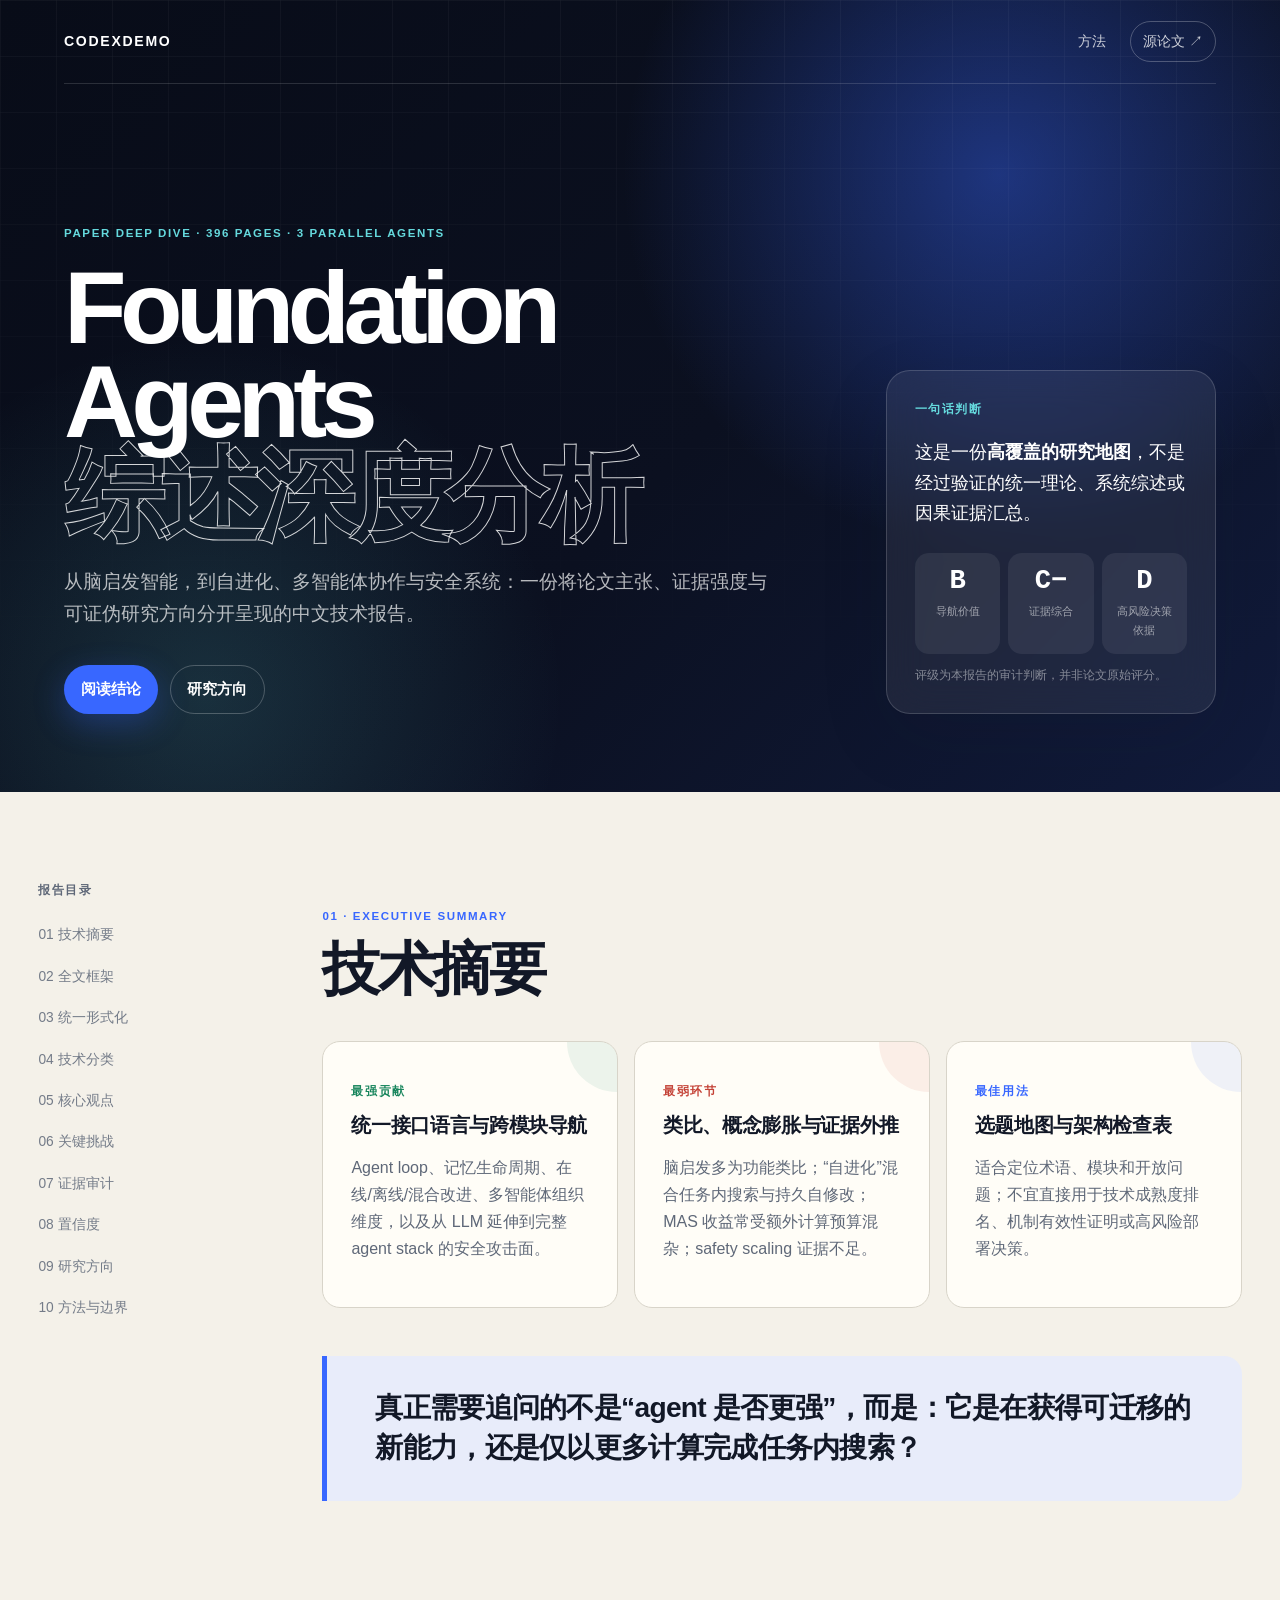
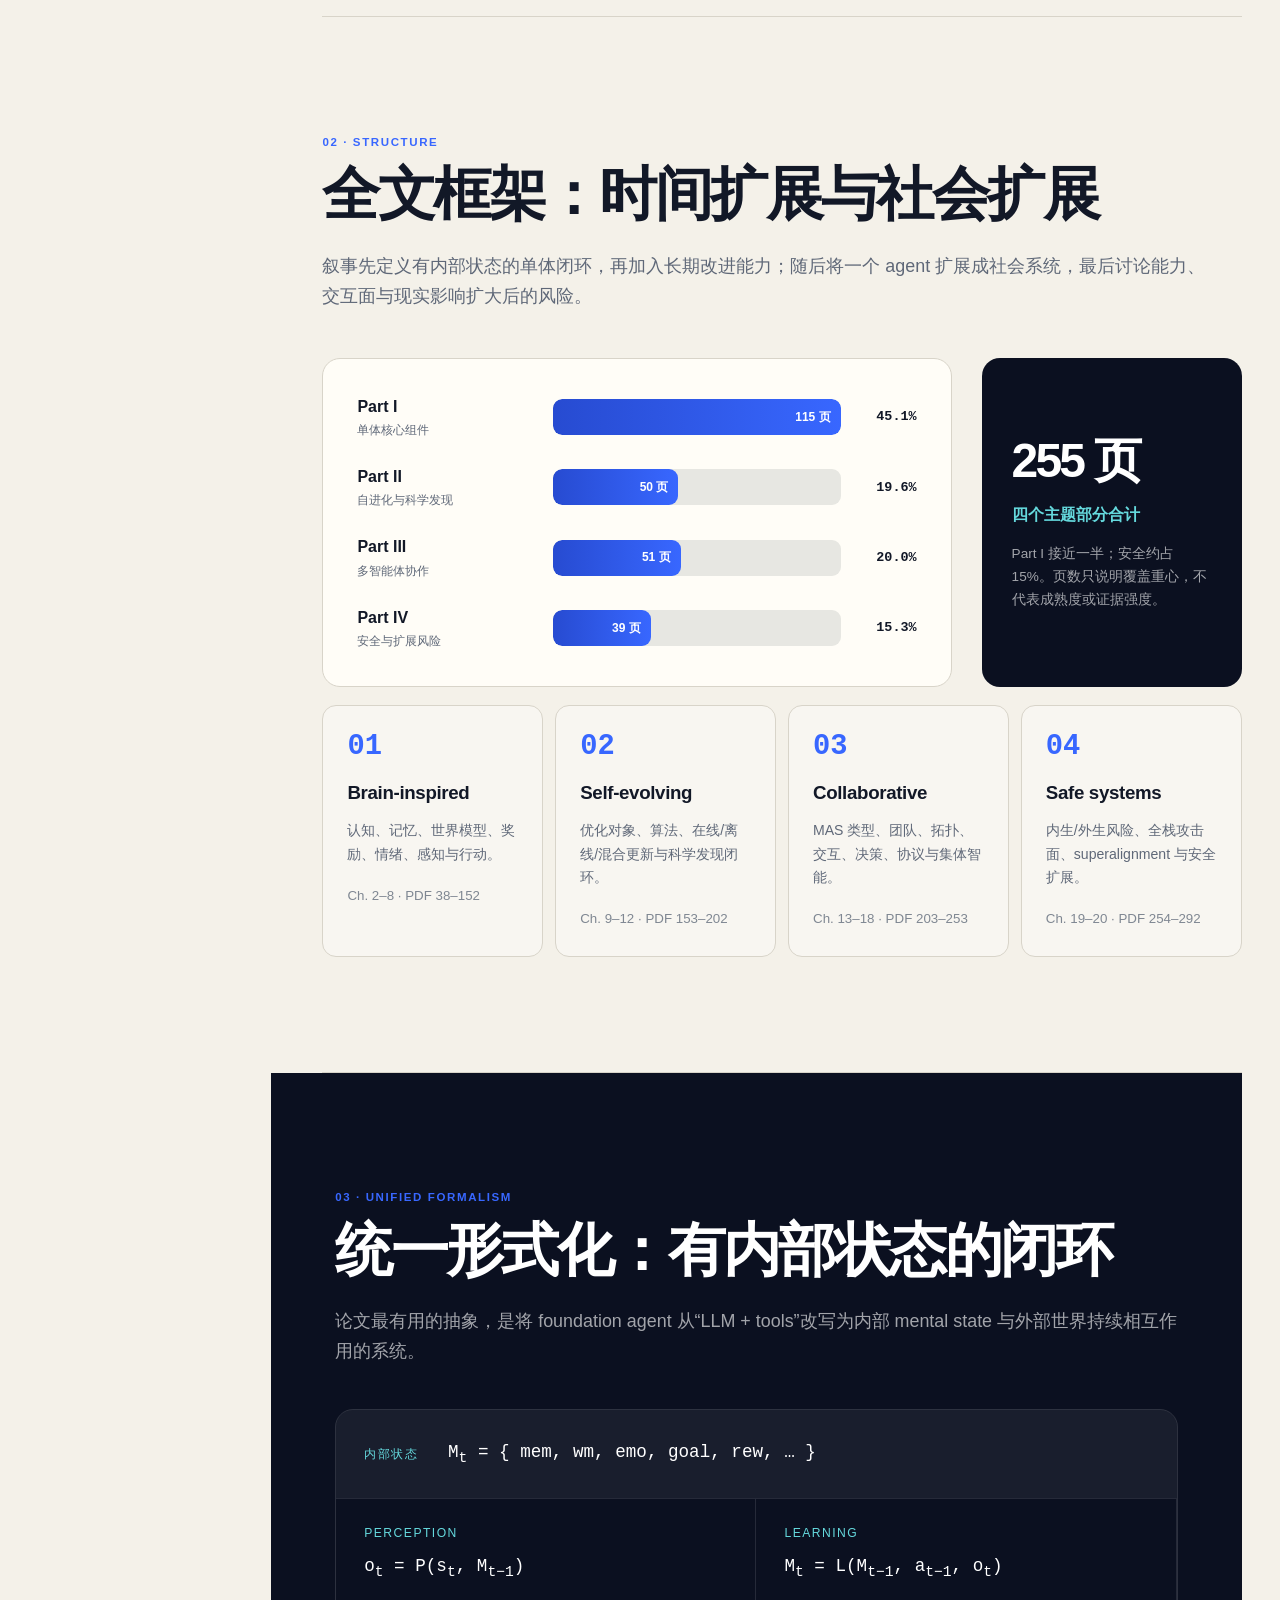
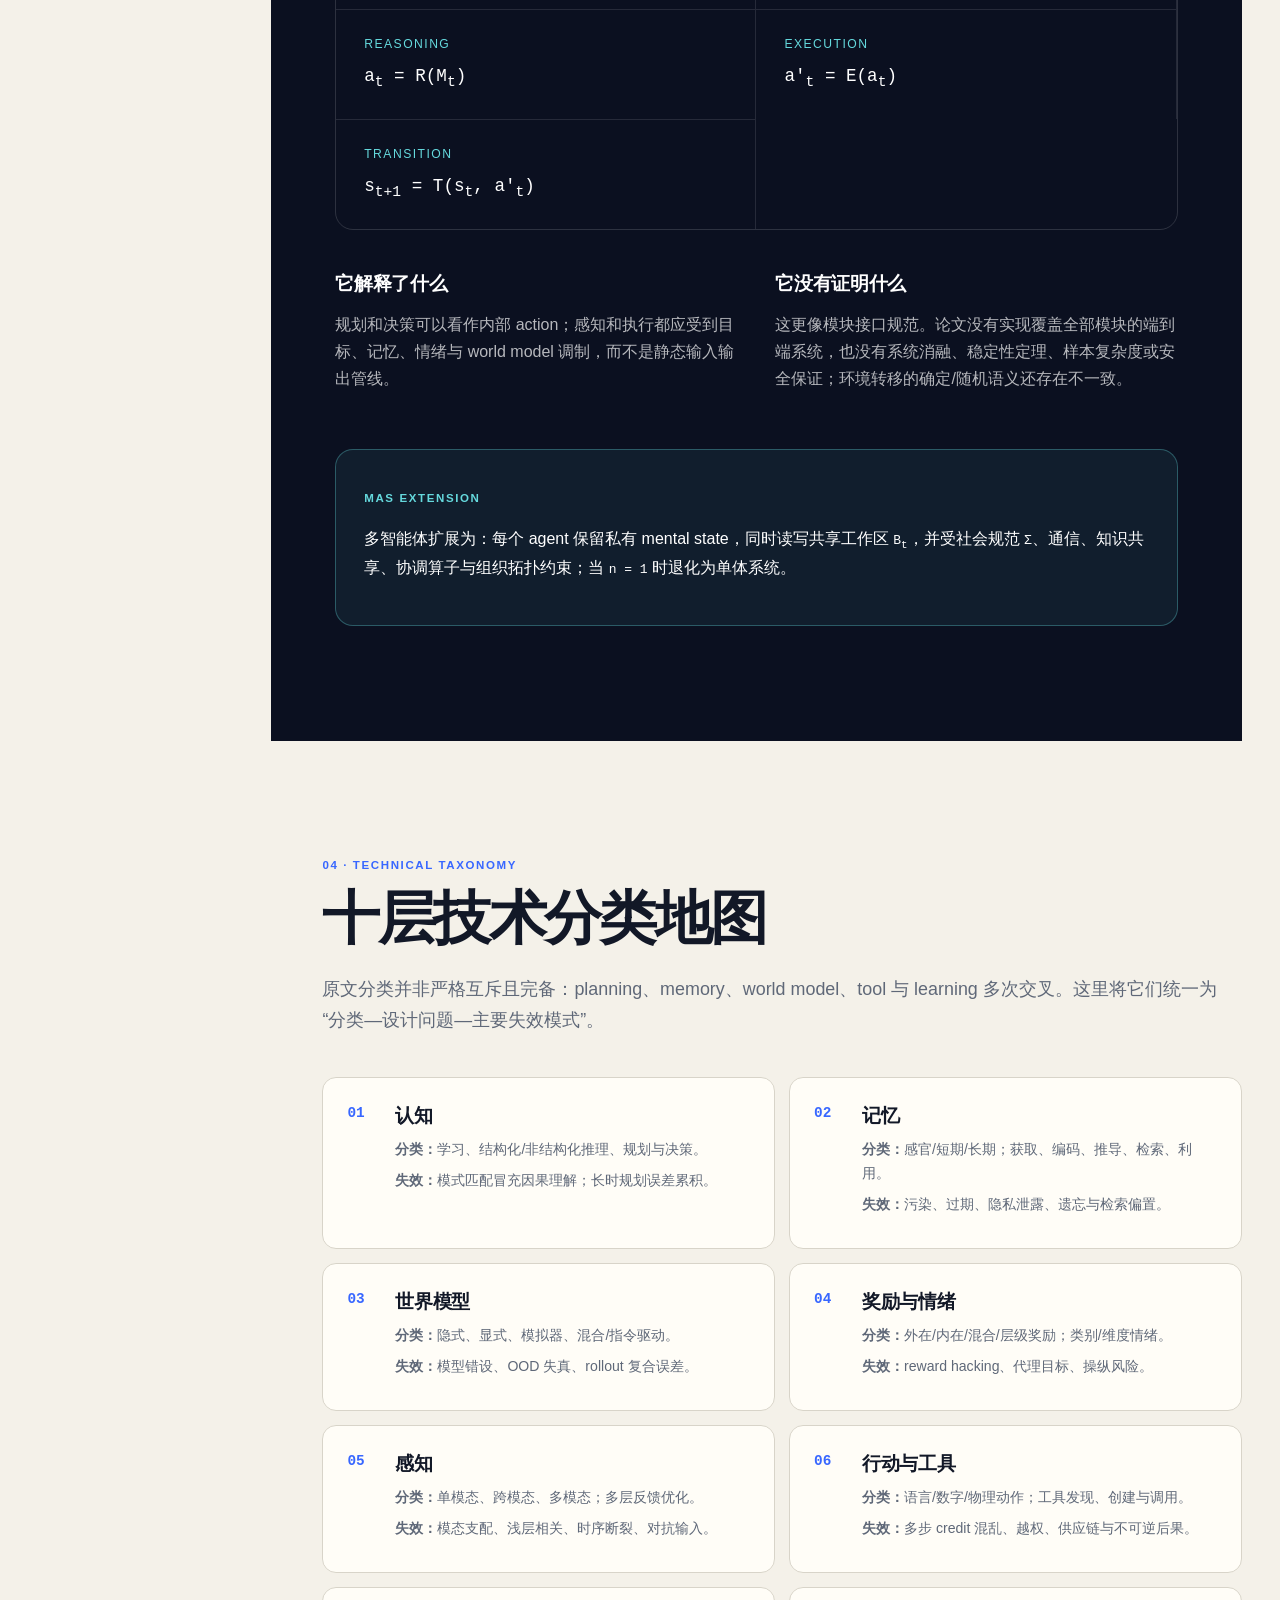
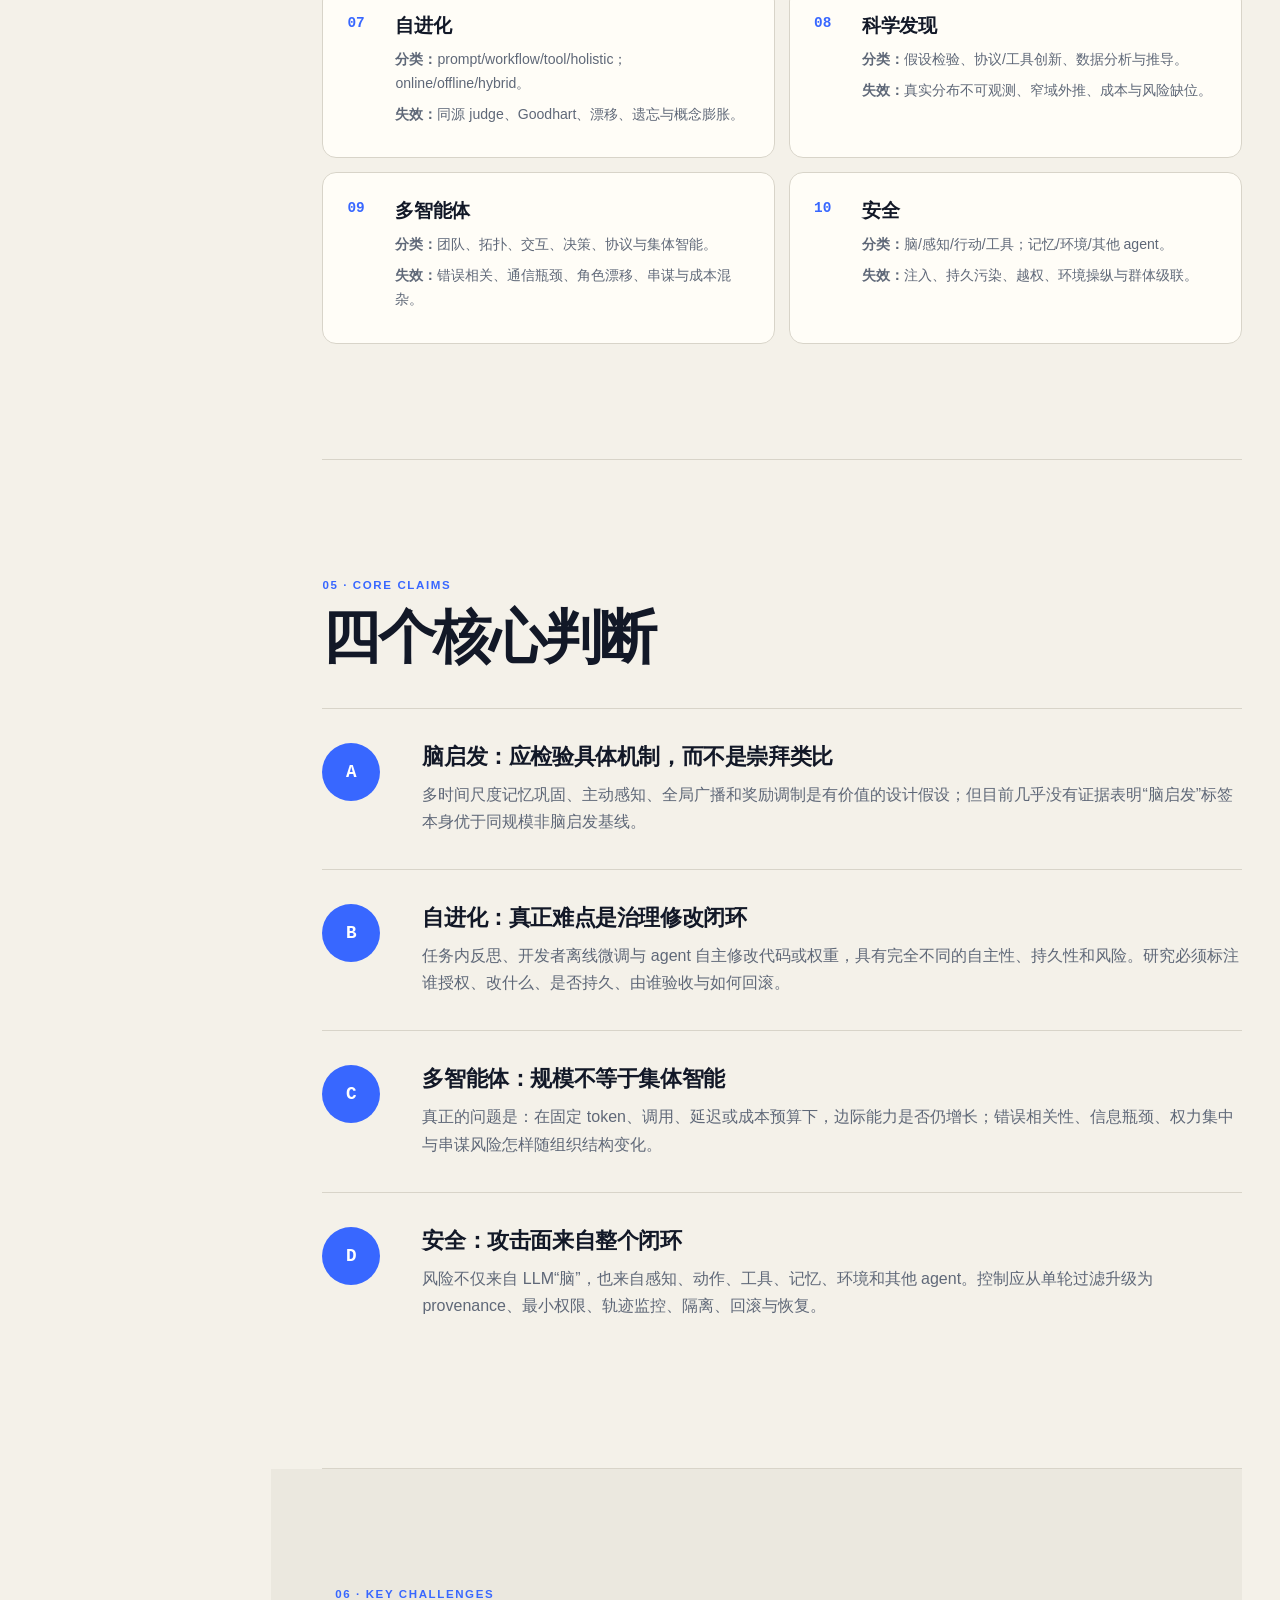
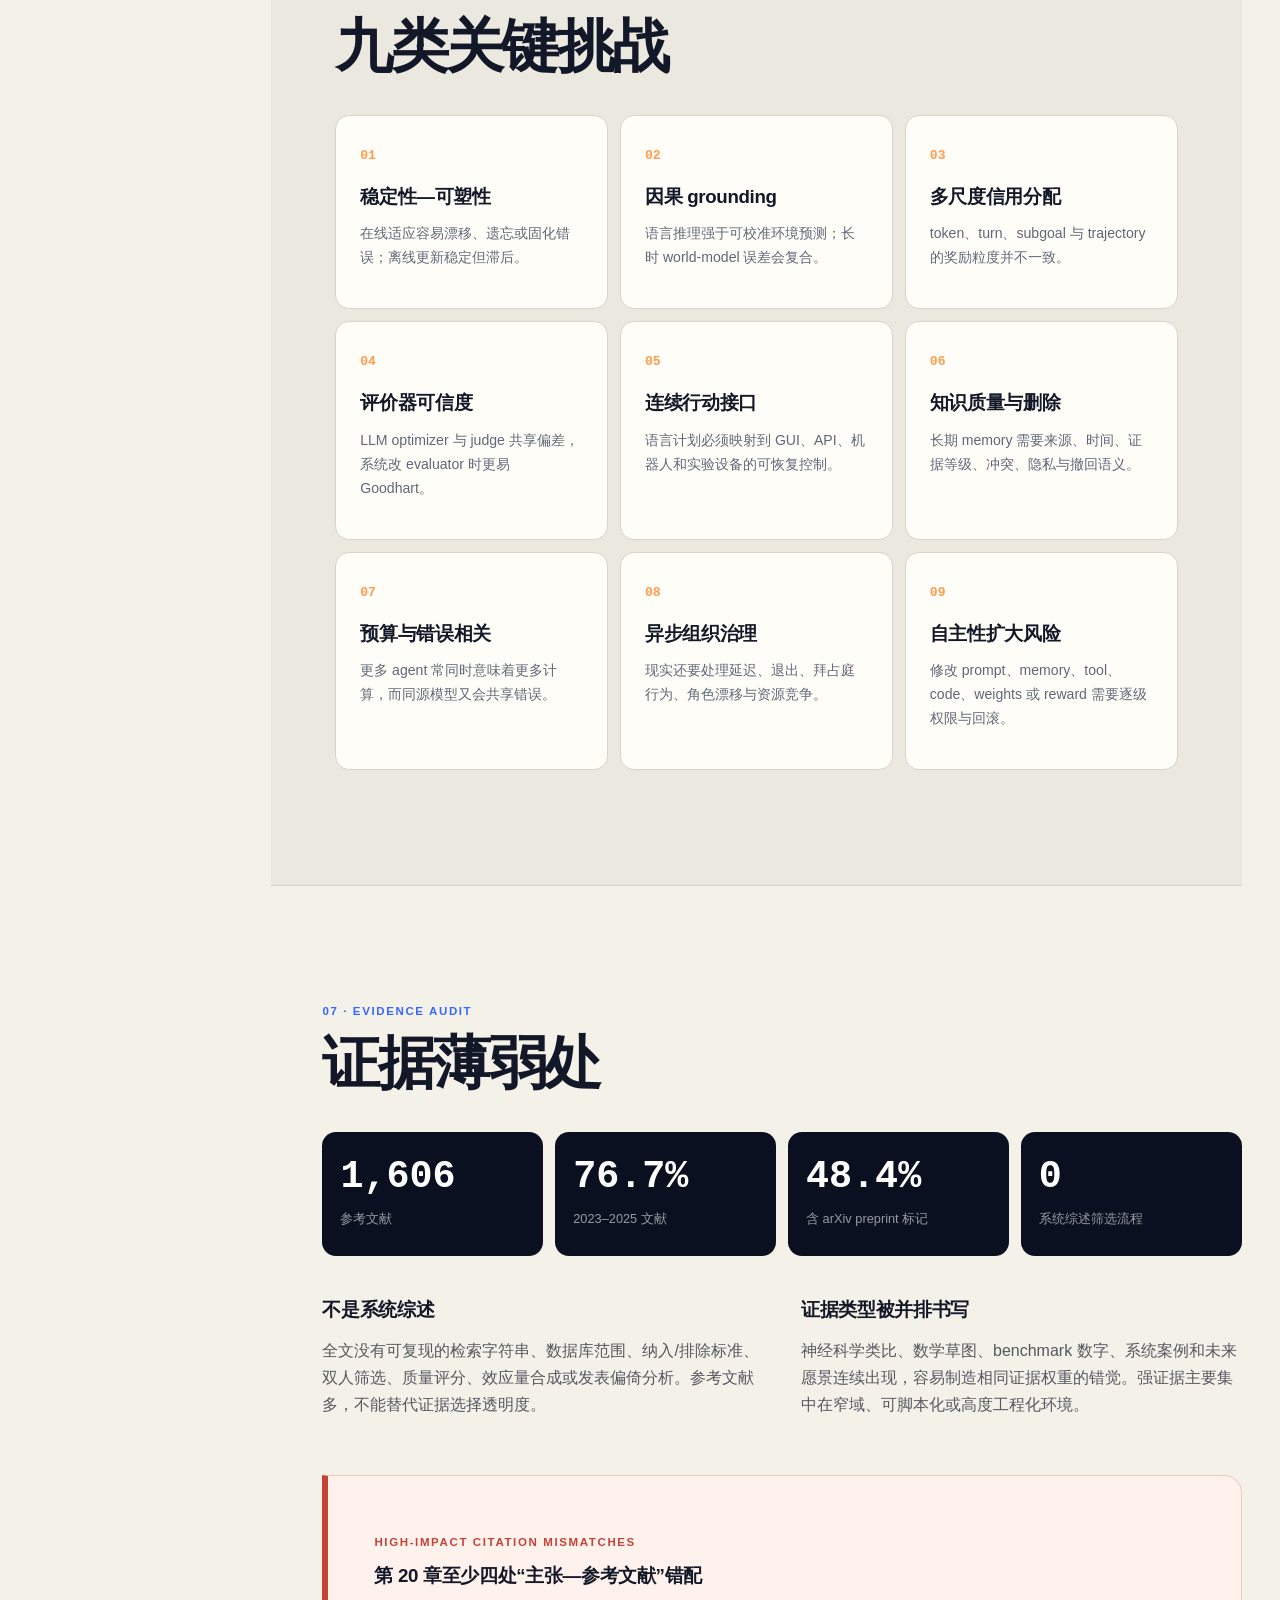
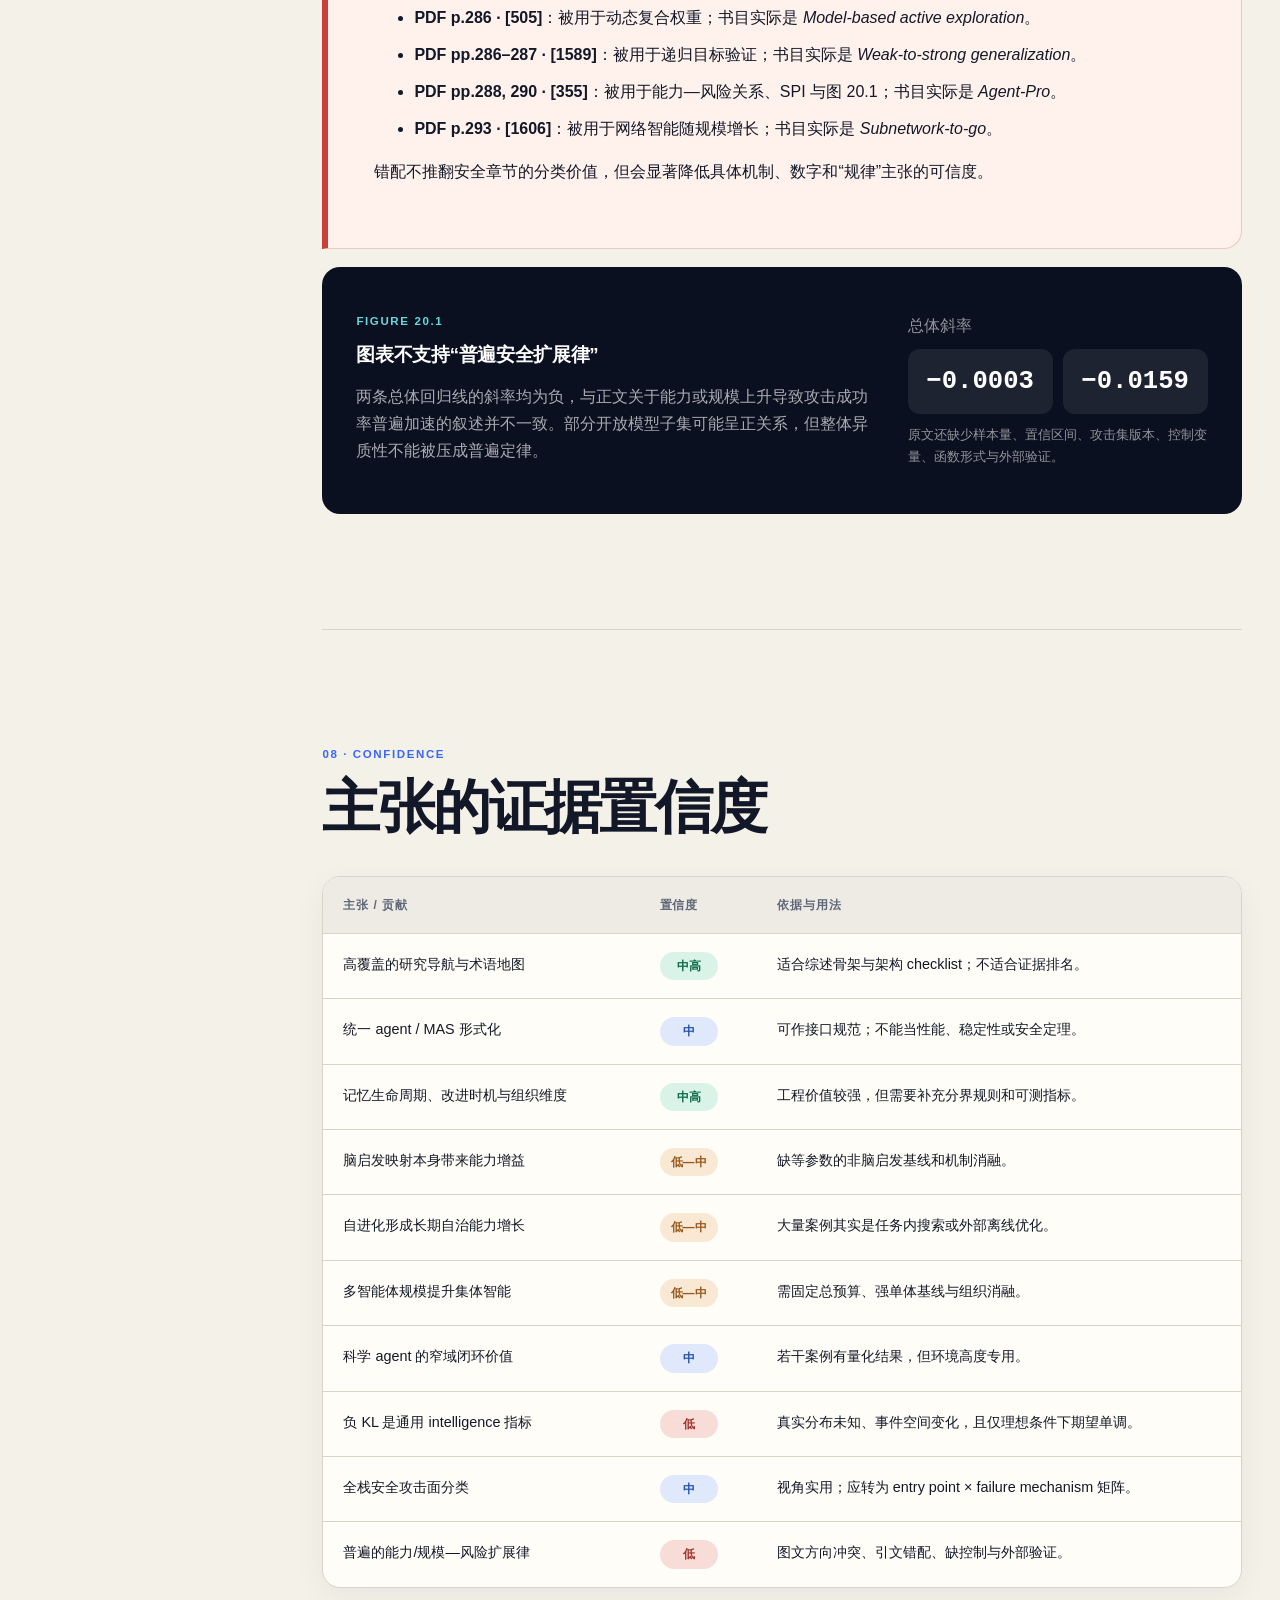
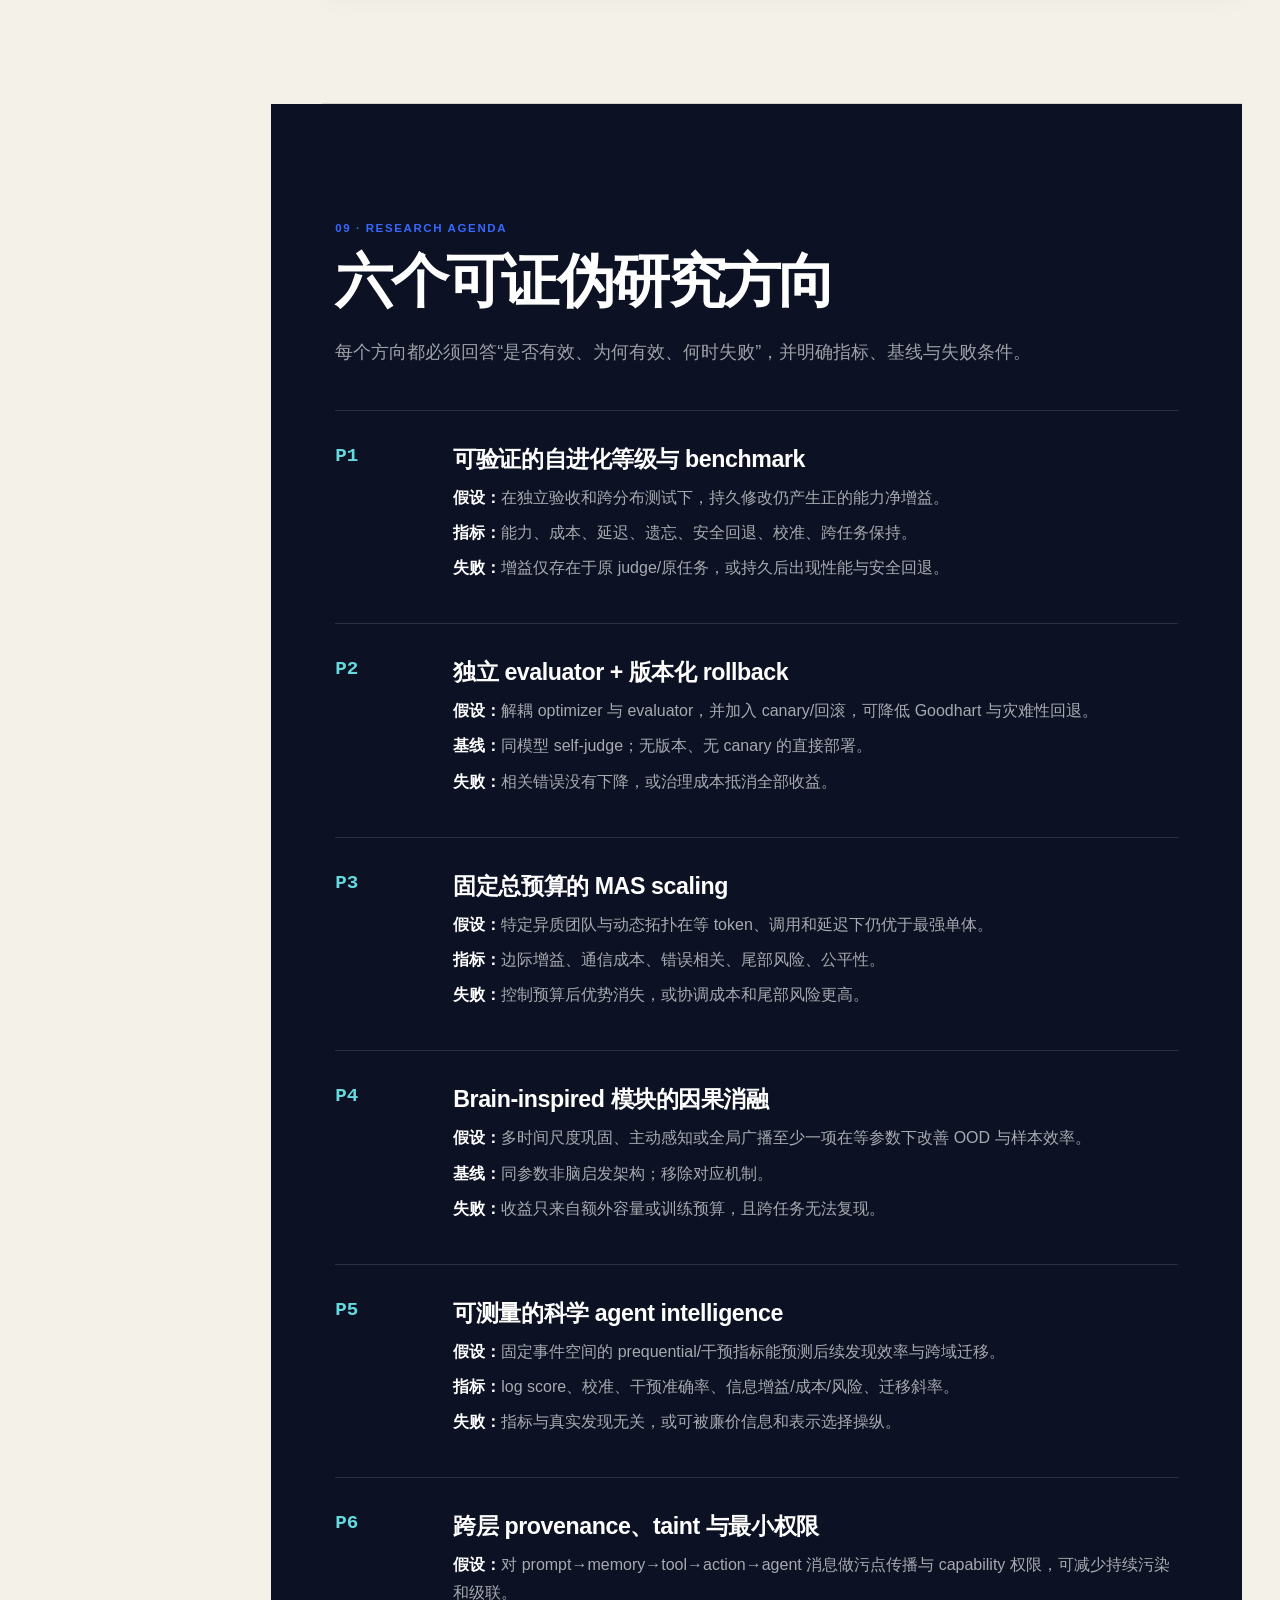
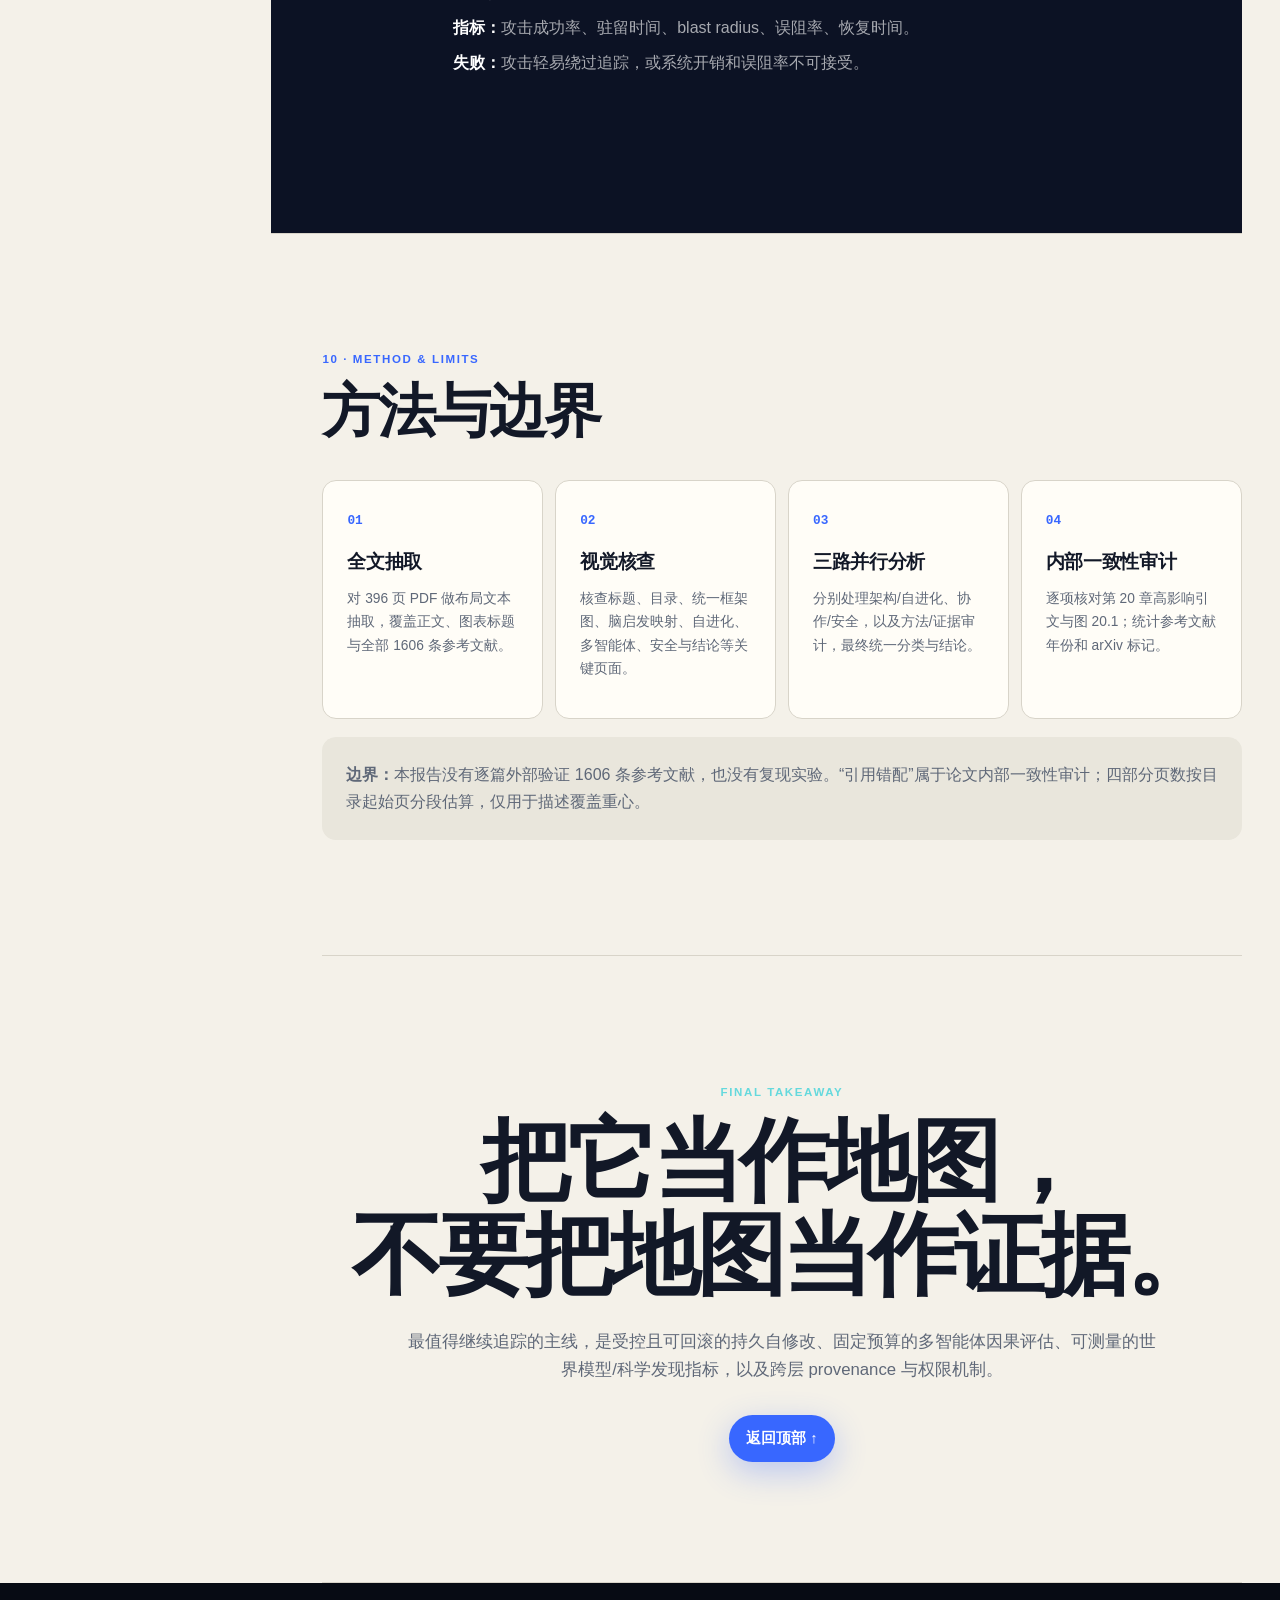
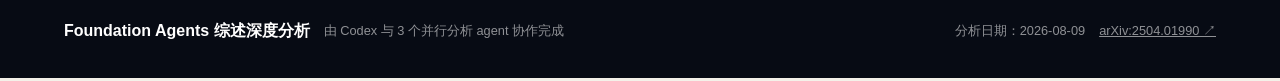
==== foundationagent/index.html @ 6fdfd260 "Publish Foundation Agents analysis" ====
<!doctype html>
<html lang="zh-CN">
<head>
  <meta charset="utf-8">
  <meta name="viewport" content="width=device-width, initial-scale=1">
  <meta name="description" content="对 Foundation Agents 综述的中文深度分析：全文框架、核心观点、技术分类、关键挑战、证据审计与研究议程。">
  <meta name="theme-color" content="#0b1020">
  <title>Foundation Agents 综述深度分析</title>
  <link rel="icon" href="./favicon.svg" type="image/svg+xml">
  <link rel="stylesheet" href="./styles.css">
</head>
<body>
  <a class="skip-link" href="#content">跳到正文</a>
  <header class="hero" id="top">
    <nav class="topbar" aria-label="顶部导航">
      <a class="brand" href="../">CODEXDEMO</a>
      <div class="top-actions">
        <a href="#method">方法</a>
        <a class="source-link" href="https://arxiv.org/abs/2504.01990" target="_blank" rel="noreferrer">源论文 ↗</a>
      </div>
    </nav>
    <div class="hero-grid">
      <div class="hero-copy">
        <p class="eyebrow">PAPER DEEP DIVE · 396 PAGES · 3 PARALLEL AGENTS</p>
        <h1>Foundation Agents<br><span>综述深度分析</span></h1>
        <p class="dek">从脑启发智能，到自进化、多智能体协作与安全系统：一份将论文主张、证据强度与可证伪研究方向分开呈现的中文技术报告。</p>
        <div class="hero-actions">
          <a class="button primary" href="#summary">阅读结论</a>
          <a class="button secondary" href="#research">研究方向</a>
        </div>
      </div>
      <aside class="verdict" aria-label="总体判断">
        <p class="verdict-label">一句话判断</p>
        <p>这是一份<strong>高覆盖的研究地图</strong>，不是经过验证的统一理论、系统综述或因果证据汇总。</p>
        <div class="grades" aria-label="定性评级">
          <div><span>B</span><small>导航价值</small></div>
          <div><span>C−</span><small>证据综合</small></div>
          <div><span>D</span><small>高风险决策依据</small></div>
        </div>
        <p class="fineprint">评级为本报告的审计判断，并非论文原始评分。</p>
      </aside>
    </div>
  </header>

  <div class="page-shell">
    <aside class="toc" aria-label="报告目录">
      <p>报告目录</p>
      <a href="#summary">01 技术摘要</a>
      <a href="#framework">02 全文框架</a>
      <a href="#formalism">03 统一形式化</a>
      <a href="#taxonomy">04 技术分类</a>
      <a href="#claims">05 核心观点</a>
      <a href="#challenges">06 关键挑战</a>
      <a href="#evidence">07 证据审计</a>
      <a href="#confidence">08 置信度</a>
      <a href="#research">09 研究方向</a>
      <a href="#method">10 方法与边界</a>
    </aside>

    <main id="content">
      <section id="summary" class="section intro-section">
        <div class="section-kicker">01 · EXECUTIVE SUMMARY</div>
        <h2>技术摘要</h2>
        <div class="answer-grid">
          <article class="answer-card positive">
            <p class="card-tag">最强贡献</p>
            <h3>统一接口语言与跨模块导航</h3>
            <p>Agent loop、记忆生命周期、在线/离线/混合改进、多智能体组织维度，以及从 LLM 延伸到完整 agent stack 的安全攻击面。</p>
          </article>
          <article class="answer-card caution">
            <p class="card-tag">最弱环节</p>
            <h3>类比、概念膨胀与证据外推</h3>
            <p>脑启发多为功能类比；“自进化”混合任务内搜索与持久自修改；MAS 收益常受额外计算预算混杂；safety scaling 证据不足。</p>
          </article>
          <article class="answer-card neutral">
            <p class="card-tag">最佳用法</p>
            <h3>选题地图与架构检查表</h3>
            <p>适合定位术语、模块和开放问题；不宜直接用于技术成熟度排名、机制有效性证明或高风险部署决策。</p>
          </article>
        </div>
        <blockquote>
          真正需要追问的不是“agent 是否更强”，而是：它是在获得可迁移的新能力，还是仅以更多计算完成任务内搜索？
        </blockquote>
      </section>

      <section id="framework" class="section">
        <div class="section-kicker">02 · STRUCTURE</div>
        <h2>全文框架：时间扩展与社会扩展</h2>
        <p class="lead">叙事先定义有内部状态的单体闭环，再加入长期改进能力；随后将一个 agent 扩展成社会系统，最后讨论能力、交互面与现实影响扩大后的风险。</p>
        <div class="coverage-layout">
          <div class="coverage-chart" role="img" aria-label="四个部分页数：Part I 115 页，Part II 50 页，Part III 51 页，Part IV 39 页">
            <div class="bar-row">
              <div class="bar-label"><strong>Part I</strong><span>单体核心组件</span></div>
              <div class="bar-track"><span style="--bar:100%"><b>115 页</b></span></div>
              <div class="bar-share">45.1%</div>
            </div>
            <div class="bar-row">
              <div class="bar-label"><strong>Part II</strong><span>自进化与科学发现</span></div>
              <div class="bar-track"><span style="--bar:43.5%"><b>50 页</b></span></div>
              <div class="bar-share">19.6%</div>
            </div>
            <div class="bar-row">
              <div class="bar-label"><strong>Part III</strong><span>多智能体协作</span></div>
              <div class="bar-track"><span style="--bar:44.3%"><b>51 页</b></span></div>
              <div class="bar-share">20.0%</div>
            </div>
            <div class="bar-row">
              <div class="bar-label"><strong>Part IV</strong><span>安全与扩展风险</span></div>
              <div class="bar-track"><span style="--bar:33.9%"><b>39 页</b></span></div>
              <div class="bar-share">15.3%</div>
            </div>
          </div>
          <aside class="chart-note">
            <strong>255 页</strong>
            <span>四个主题部分合计</span>
            <p>Part I 接近一半；安全约占 15%。页数只说明覆盖重心，不代表成熟度或证据强度。</p>
          </aside>
        </div>
        <div class="part-grid">
          <article><span>01</span><h3>Brain-inspired</h3><p>认知、记忆、世界模型、奖励、情绪、感知与行动。</p><small>Ch. 2–8 · PDF 38–152</small></article>
          <article><span>02</span><h3>Self-evolving</h3><p>优化对象、算法、在线/离线/混合更新与科学发现闭环。</p><small>Ch. 9–12 · PDF 153–202</small></article>
          <article><span>03</span><h3>Collaborative</h3><p>MAS 类型、团队、拓扑、交互、决策、协议与集体智能。</p><small>Ch. 13–18 · PDF 203–253</small></article>
          <article><span>04</span><h3>Safe systems</h3><p>内生/外生风险、全栈攻击面、superalignment 与安全扩展。</p><small>Ch. 19–20 · PDF 254–292</small></article>
        </div>
      </section>

      <section id="formalism" class="section dark-section">
        <div class="section-kicker">03 · UNIFIED FORMALISM</div>
        <h2>统一形式化：有内部状态的闭环</h2>
        <p class="lead">论文最有用的抽象，是将 foundation agent 从“LLM + tools”改写为内部 mental state 与外部世界持续相互作用的系统。</p>
        <div class="formula-card">
          <div class="formula-line"><i>内部状态</i><code>M<sub>t</sub> = { mem, wm, emo, goal, rew, … }</code></div>
          <div class="formula-grid">
            <div><i>Perception</i><code>o<sub>t</sub> = P(s<sub>t</sub>, M<sub>t−1</sub>)</code></div>
            <div><i>Learning</i><code>M<sub>t</sub> = L(M<sub>t−1</sub>, a<sub>t−1</sub>, o<sub>t</sub>)</code></div>
            <div><i>Reasoning</i><code>a<sub>t</sub> = R(M<sub>t</sub>)</code></div>
            <div><i>Execution</i><code>a′<sub>t</sub> = E(a<sub>t</sub>)</code></div>
            <div><i>Transition</i><code>s<sub>t+1</sub> = T(s<sub>t</sub>, a′<sub>t</sub>)</code></div>
          </div>
        </div>
        <div class="two-col">
          <div>
            <h3>它解释了什么</h3>
            <p>规划和决策可以看作内部 action；感知和执行都应受到目标、记忆、情绪与 world model 调制，而不是静态输入输出管线。</p>
          </div>
          <div>
            <h3>它没有证明什么</h3>
            <p>这更像模块接口规范。论文没有实现覆盖全部模块的端到端系统，也没有系统消融、稳定性定理、样本复杂度或安全保证；环境转移的确定/随机语义还存在不一致。</p>
          </div>
        </div>
        <div class="mas-extension">
          <p class="card-tag">MAS EXTENSION</p>
          <p>多智能体扩展为：每个 agent 保留私有 mental state，同时读写共享工作区 <code>B<sub>t</sub></code>，并受社会规范 <code>Σ</code>、通信、知识共享、协调算子与组织拓扑约束；当 <code>n = 1</code> 时退化为单体系统。</p>
        </div>
      </section>

      <section id="taxonomy" class="section">
        <div class="section-kicker">04 · TECHNICAL TAXONOMY</div>
        <h2>十层技术分类地图</h2>
        <p class="lead">原文分类并非严格互斥且完备：planning、memory、world model、tool 与 learning 多次交叉。这里将它们统一为“分类—设计问题—主要失效模式”。</p>
        <div class="taxonomy-grid">
          <article><b>01</b><h3>认知</h3><p><strong>分类：</strong>学习、结构化/非结构化推理、规划与决策。</p><p><strong>失效：</strong>模式匹配冒充因果理解；长时规划误差累积。</p></article>
          <article><b>02</b><h3>记忆</h3><p><strong>分类：</strong>感官/短期/长期；获取、编码、推导、检索、利用。</p><p><strong>失效：</strong>污染、过期、隐私泄露、遗忘与检索偏置。</p></article>
          <article><b>03</b><h3>世界模型</h3><p><strong>分类：</strong>隐式、显式、模拟器、混合/指令驱动。</p><p><strong>失效：</strong>模型错设、OOD 失真、rollout 复合误差。</p></article>
          <article><b>04</b><h3>奖励与情绪</h3><p><strong>分类：</strong>外在/内在/混合/层级奖励；类别/维度情绪。</p><p><strong>失效：</strong>reward hacking、代理目标、操纵风险。</p></article>
          <article><b>05</b><h3>感知</h3><p><strong>分类：</strong>单模态、跨模态、多模态；多层反馈优化。</p><p><strong>失效：</strong>模态支配、浅层相关、时序断裂、对抗输入。</p></article>
          <article><b>06</b><h3>行动与工具</h3><p><strong>分类：</strong>语言/数字/物理动作；工具发现、创建与调用。</p><p><strong>失效：</strong>多步 credit 混乱、越权、供应链与不可逆后果。</p></article>
          <article><b>07</b><h3>自进化</h3><p><strong>分类：</strong>prompt/workflow/tool/holistic；online/offline/hybrid。</p><p><strong>失效：</strong>同源 judge、Goodhart、漂移、遗忘与概念膨胀。</p></article>
          <article><b>08</b><h3>科学发现</h3><p><strong>分类：</strong>假设检验、协议/工具创新、数据分析与推导。</p><p><strong>失效：</strong>真实分布不可观测、窄域外推、成本与风险缺位。</p></article>
          <article><b>09</b><h3>多智能体</h3><p><strong>分类：</strong>团队、拓扑、交互、决策、协议与集体智能。</p><p><strong>失效：</strong>错误相关、通信瓶颈、角色漂移、串谋与成本混杂。</p></article>
          <article><b>10</b><h3>安全</h3><p><strong>分类：</strong>脑/感知/行动/工具；记忆/环境/其他 agent。</p><p><strong>失效：</strong>注入、持久污染、越权、环境操纵与群体级联。</p></article>
        </div>
      </section>

      <section id="claims" class="section">
        <div class="section-kicker">05 · CORE CLAIMS</div>
        <h2>四个核心判断</h2>
        <div class="claim-list">
          <article>
            <div class="claim-num">A</div>
            <div><h3>脑启发：应检验具体机制，而不是崇拜类比</h3><p>多时间尺度记忆巩固、主动感知、全局广播和奖励调制是有价值的设计假设；但目前几乎没有证据表明“脑启发”标签本身优于同规模非脑启发基线。</p></div>
          </article>
          <article>
            <div class="claim-num">B</div>
            <div><h3>自进化：真正难点是治理修改闭环</h3><p>任务内反思、开发者离线微调与 agent 自主修改代码或权重，具有完全不同的自主性、持久性和风险。研究必须标注谁授权、改什么、是否持久、由谁验收与如何回滚。</p></div>
          </article>
          <article>
            <div class="claim-num">C</div>
            <div><h3>多智能体：规模不等于集体智能</h3><p>真正的问题是：在固定 token、调用、延迟或成本预算下，边际能力是否仍增长；错误相关性、信息瓶颈、权力集中与串谋风险怎样随组织结构变化。</p></div>
          </article>
          <article>
            <div class="claim-num">D</div>
            <div><h3>安全：攻击面来自整个闭环</h3><p>风险不仅来自 LLM“脑”，也来自感知、动作、工具、记忆、环境和其他 agent。控制应从单轮过滤升级为 provenance、最小权限、轨迹监控、隔离、回滚与恢复。</p></div>
          </article>
        </div>
      </section>

      <section id="challenges" class="section challenge-section">
        <div class="section-kicker">06 · KEY CHALLENGES</div>
        <h2>九类关键挑战</h2>
        <div class="challenge-grid">
          <article><span>01</span><h3>稳定性—可塑性</h3><p>在线适应容易漂移、遗忘或固化错误；离线更新稳定但滞后。</p></article>
          <article><span>02</span><h3>因果 grounding</h3><p>语言推理强于可校准环境预测；长时 world-model 误差会复合。</p></article>
          <article><span>03</span><h3>多尺度信用分配</h3><p>token、turn、subgoal 与 trajectory 的奖励粒度并不一致。</p></article>
          <article><span>04</span><h3>评价器可信度</h3><p>LLM optimizer 与 judge 共享偏差，系统改 evaluator 时更易 Goodhart。</p></article>
          <article><span>05</span><h3>连续行动接口</h3><p>语言计划必须映射到 GUI、API、机器人和实验设备的可恢复控制。</p></article>
          <article><span>06</span><h3>知识质量与删除</h3><p>长期 memory 需要来源、时间、证据等级、冲突、隐私与撤回语义。</p></article>
          <article><span>07</span><h3>预算与错误相关</h3><p>更多 agent 常同时意味着更多计算，而同源模型又会共享错误。</p></article>
          <article><span>08</span><h3>异步组织治理</h3><p>现实还要处理延迟、退出、拜占庭行为、角色漂移与资源竞争。</p></article>
          <article><span>09</span><h3>自主性扩大风险</h3><p>修改 prompt、memory、tool、code、weights 或 reward 需要逐级权限与回滚。</p></article>
        </div>
      </section>

      <section id="evidence" class="section evidence-section">
        <div class="section-kicker">07 · EVIDENCE AUDIT</div>
        <h2>证据薄弱处</h2>
        <div class="evidence-stats">
          <div><strong>1,606</strong><span>参考文献</span></div>
          <div><strong>76.7%</strong><span>2023–2025 文献</span></div>
          <div><strong>48.4%</strong><span>含 arXiv preprint 标记</span></div>
          <div><strong>0</strong><span>系统综述筛选流程</span></div>
        </div>
        <div class="two-col evidence-copy">
          <div>
            <h3>不是系统综述</h3>
            <p>全文没有可复现的检索字符串、数据库范围、纳入/排除标准、双人筛选、质量评分、效应量合成或发表偏倚分析。参考文献多，不能替代证据选择透明度。</p>
          </div>
          <div>
            <h3>证据类型被并排书写</h3>
            <p>神经科学类比、数学草图、benchmark 数字、系统案例和未来愿景连续出现，容易制造相同证据权重的错觉。强证据主要集中在窄域、可脚本化或高度工程化环境。</p>
          </div>
        </div>
        <div class="red-flag">
          <p class="card-tag">HIGH-IMPACT CITATION MISMATCHES</p>
          <h3>第 20 章至少四处“主张—参考文献”错配</h3>
          <ul>
            <li><strong>PDF p.286 · [505]</strong>：被用于动态复合权重；书目实际是 <em>Model-based active exploration</em>。</li>
            <li><strong>PDF pp.286–287 · [1589]</strong>：被用于递归目标验证；书目实际是 <em>Weak-to-strong generalization</em>。</li>
            <li><strong>PDF pp.288, 290 · [355]</strong>：被用于能力—风险关系、SPI 与图 20.1；书目实际是 <em>Agent-Pro</em>。</li>
            <li><strong>PDF p.293 · [1606]</strong>：被用于网络智能随规模增长；书目实际是 <em>Subnetwork-to-go</em>。</li>
          </ul>
          <p>错配不推翻安全章节的分类价值，但会显著降低具体机制、数字和“规律”主张的可信度。</p>
        </div>
        <div class="figure-audit">
          <div>
            <p class="card-tag">FIGURE 20.1</p>
            <h3>图表不支持“普遍安全扩展律”</h3>
            <p>两条总体回归线的斜率均为负，与正文关于能力或规模上升导致攻击成功率普遍加速的叙述并不一致。部分开放模型子集可能呈正关系，但整体异质性不能被压成普遍定律。</p>
          </div>
          <div class="slope-box"><span>总体斜率</span><strong>−0.0003</strong><strong>−0.0159</strong><small>原文还缺少样本量、置信区间、攻击集版本、控制变量、函数形式与外部验证。</small></div>
        </div>
      </section>

      <section id="confidence" class="section">
        <div class="section-kicker">08 · CONFIDENCE</div>
        <h2>主张的证据置信度</h2>
        <div class="table-wrap">
          <table>
            <thead><tr><th>主张 / 贡献</th><th>置信度</th><th>依据与用法</th></tr></thead>
            <tbody>
              <tr><td>高覆盖的研究导航与术语地图</td><td><span class="pill high">中高</span></td><td>适合综述骨架与架构 checklist；不适合证据排名。</td></tr>
              <tr><td>统一 agent / MAS 形式化</td><td><span class="pill mid">中</span></td><td>可作接口规范；不能当性能、稳定性或安全定理。</td></tr>
              <tr><td>记忆生命周期、改进时机与组织维度</td><td><span class="pill high">中高</span></td><td>工程价值较强，但需要补充分界规则和可测指标。</td></tr>
              <tr><td>脑启发映射本身带来能力增益</td><td><span class="pill low">低—中</span></td><td>缺等参数的非脑启发基线和机制消融。</td></tr>
              <tr><td>自进化形成长期自治能力增长</td><td><span class="pill low">低—中</span></td><td>大量案例其实是任务内搜索或外部离线优化。</td></tr>
              <tr><td>多智能体规模提升集体智能</td><td><span class="pill low">低—中</span></td><td>需固定总预算、强单体基线与组织消融。</td></tr>
              <tr><td>科学 agent 的窄域闭环价值</td><td><span class="pill mid">中</span></td><td>若干案例有量化结果，但环境高度专用。</td></tr>
              <tr><td>负 KL 是通用 intelligence 指标</td><td><span class="pill critical">低</span></td><td>真实分布未知、事件空间变化，且仅理想条件下期望单调。</td></tr>
              <tr><td>全栈安全攻击面分类</td><td><span class="pill mid">中</span></td><td>视角实用；应转为 entry point × failure mechanism 矩阵。</td></tr>
              <tr><td>普遍的能力/规模—风险扩展律</td><td><span class="pill critical">低</span></td><td>图文方向冲突、引文错配、缺控制与外部验证。</td></tr>
            </tbody>
          </table>
        </div>
      </section>

      <section id="research" class="section research-section">
        <div class="section-kicker">09 · RESEARCH AGENDA</div>
        <h2>六个可证伪研究方向</h2>
        <p class="lead">每个方向都必须回答“是否有效、为何有效、何时失败”，并明确指标、基线与失败条件。</p>
        <div class="research-list">
          <article>
            <div class="priority">P1</div>
            <div><h3>可验证的自进化等级与 benchmark</h3><p><strong>假设：</strong>在独立验收和跨分布测试下，持久修改仍产生正的能力净增益。</p><p><strong>指标：</strong>能力、成本、延迟、遗忘、安全回退、校准、跨任务保持。</p><p><strong>失败：</strong>增益仅存在于原 judge/原任务，或持久后出现性能与安全回退。</p></div>
          </article>
          <article>
            <div class="priority">P2</div>
            <div><h3>独立 evaluator + 版本化 rollback</h3><p><strong>假设：</strong>解耦 optimizer 与 evaluator，并加入 canary/回滚，可降低 Goodhart 与灾难性回退。</p><p><strong>基线：</strong>同模型 self-judge；无版本、无 canary 的直接部署。</p><p><strong>失败：</strong>相关错误没有下降，或治理成本抵消全部收益。</p></div>
          </article>
          <article>
            <div class="priority">P3</div>
            <div><h3>固定总预算的 MAS scaling</h3><p><strong>假设：</strong>特定异质团队与动态拓扑在等 token、调用和延迟下仍优于最强单体。</p><p><strong>指标：</strong>边际增益、通信成本、错误相关、尾部风险、公平性。</p><p><strong>失败：</strong>控制预算后优势消失，或协调成本和尾部风险更高。</p></div>
          </article>
          <article>
            <div class="priority">P4</div>
            <div><h3>Brain-inspired 模块的因果消融</h3><p><strong>假设：</strong>多时间尺度巩固、主动感知或全局广播至少一项在等参数下改善 OOD 与样本效率。</p><p><strong>基线：</strong>同参数非脑启发架构；移除对应机制。</p><p><strong>失败：</strong>收益只来自额外容量或训练预算，且跨任务无法复现。</p></div>
          </article>
          <article>
            <div class="priority">P5</div>
            <div><h3>可测量的科学 agent intelligence</h3><p><strong>假设：</strong>固定事件空间的 prequential/干预指标能预测后续发现效率与跨域迁移。</p><p><strong>指标：</strong>log score、校准、干预准确率、信息增益/成本/风险、迁移斜率。</p><p><strong>失败：</strong>指标与真实发现无关，或可被廉价信息和表示选择操纵。</p></div>
          </article>
          <article>
            <div class="priority">P6</div>
            <div><h3>跨层 provenance、taint 与最小权限</h3><p><strong>假设：</strong>对 prompt→memory→tool→action→agent 消息做污点传播与 capability 权限，可减少持续污染和级联。</p><p><strong>指标：</strong>攻击成功率、驻留时间、blast radius、误阻率、恢复时间。</p><p><strong>失败：</strong>攻击轻易绕过追踪，或系统开销和误阻率不可接受。</p></div>
          </article>
        </div>
      </section>

      <section id="method" class="section method-section">
        <div class="section-kicker">10 · METHOD & LIMITS</div>
        <h2>方法与边界</h2>
        <div class="method-grid">
          <article><span>01</span><h3>全文抽取</h3><p>对 396 页 PDF 做布局文本抽取，覆盖正文、图表标题与全部 1606 条参考文献。</p></article>
          <article><span>02</span><h3>视觉核查</h3><p>核查标题、目录、统一框架图、脑启发映射、自进化、多智能体、安全与结论等关键页面。</p></article>
          <article><span>03</span><h3>三路并行分析</h3><p>分别处理架构/自进化、协作/安全，以及方法/证据审计，最终统一分类与结论。</p></article>
          <article><span>04</span><h3>内部一致性审计</h3><p>逐项核对第 20 章高影响引文与图 20.1；统计参考文献年份和 arXiv 标记。</p></article>
        </div>
        <div class="limit-note">
          <strong>边界：</strong>本报告没有逐篇外部验证 1606 条参考文献，也没有复现实验。“引用错配”属于论文内部一致性审计；四部分页数按目录起始页分段估算，仅用于描述覆盖重心。
        </div>
      </section>

      <section class="section closing">
        <p class="eyebrow">FINAL TAKEAWAY</p>
        <h2>把它当作地图，<br>不要把地图当作证据。</h2>
        <p>最值得继续追踪的主线，是受控且可回滚的持久自修改、固定预算的多智能体因果评估、可测量的世界模型/科学发现指标，以及跨层 provenance 与权限机制。</p>
        <a class="button primary" href="#top">返回顶部 ↑</a>
      </section>
    </main>
  </div>

  <footer>
    <div><strong>Foundation Agents 综述深度分析</strong><span>由 Codex 与 3 个并行分析 agent 协作完成</span></div>
    <div><span>分析日期：2026-08-09</span><a href="https://arxiv.org/abs/2504.01990" target="_blank" rel="noreferrer">arXiv:2504.01990 ↗</a></div>
  </footer>
</body>
</html>
---- foundationagent/styles.css ----
:root {
  --ink: #121827;
  --muted: #5f6878;
  --paper: #f4f1e9;
  --surface: #fffdf7;
  --line: #d8d4c9;
  --navy: #0b1020;
  --blue: #3867ff;
  --cyan: #65d9dd;
  --orange: #ff9d4d;
  --red: #c44237;
  --green: #16845b;
  --radius: 18px;
  --shadow: 0 24px 70px rgba(19, 28, 48, .11);
}

* { box-sizing: border-box; }
html { scroll-behavior: smooth; }
body {
  margin: 0;
  color: var(--ink);
  background: var(--paper);
  font-family: Inter, ui-sans-serif, -apple-system, BlinkMacSystemFont, "Segoe UI", "PingFang SC", "Hiragino Sans GB", "Microsoft YaHei", sans-serif;
  line-height: 1.7;
  text-rendering: optimizeLegibility;
}
a { color: inherit; }
.skip-link { position: absolute; left: -999px; top: 0; z-index: 99; padding: .75rem 1rem; background: white; }
.skip-link:focus { left: 1rem; top: 1rem; }

.hero {
  min-height: 88vh;
  color: white;
  background:
    radial-gradient(circle at 78% 22%, rgba(56, 103, 255, .42), transparent 32%),
    radial-gradient(circle at 16% 88%, rgba(101, 217, 221, .16), transparent 28%),
    linear-gradient(135deg, #080c18 0%, #0b1020 55%, #111b3c 100%);
  padding: 0 max(5vw, 24px) 72px;
  overflow: hidden;
  position: relative;
}
.hero::after {
  content: "";
  position: absolute;
  inset: 0;
  pointer-events: none;
  opacity: .09;
  background-image: linear-gradient(rgba(255,255,255,.4) 1px, transparent 1px), linear-gradient(90deg, rgba(255,255,255,.4) 1px, transparent 1px);
  background-size: 56px 56px;
  mask-image: linear-gradient(to bottom, black, transparent 88%);
}
.topbar { position: relative; z-index: 2; max-width: 1380px; margin: 0 auto; height: 84px; display: flex; align-items: center; justify-content: space-between; border-bottom: 1px solid rgba(255,255,255,.14); }
.brand { font-weight: 800; letter-spacing: .12em; text-decoration: none; font-size: .88rem; }
.top-actions { display: flex; align-items: center; gap: 24px; font-size: .9rem; }
.top-actions a { color: rgba(255,255,255,.78); text-decoration: none; }
.top-actions a:hover { color: white; }
.source-link { border: 1px solid rgba(255,255,255,.25); padding: .45rem .75rem; border-radius: 99px; }
.hero-grid { position: relative; z-index: 1; max-width: 1380px; margin: 0 auto; padding-top: clamp(72px, 10vw, 140px); display: grid; grid-template-columns: minmax(0, 1.4fr) minmax(330px, .6fr); gap: clamp(48px, 8vw, 120px); align-items: end; }
.eyebrow, .section-kicker, .card-tag { text-transform: uppercase; letter-spacing: .14em; font-size: .72rem; font-weight: 800; }
.eyebrow { color: var(--cyan); }
h1 { margin: 18px 0 22px; font-size: clamp(3.5rem, 8vw, 7.8rem); line-height: .92; letter-spacing: -.065em; max-width: 980px; }
h1 span { color: transparent; -webkit-text-stroke: 1px rgba(255,255,255,.82); }
.dek { max-width: 760px; color: rgba(255,255,255,.7); font-size: clamp(1.05rem, 1.5vw, 1.25rem); }
.hero-actions { margin-top: 34px; display: flex; gap: 12px; flex-wrap: wrap; }
.button { display: inline-flex; align-items: center; justify-content: center; min-height: 46px; padding: .7rem 1.05rem; border-radius: 999px; text-decoration: none; font-weight: 750; font-size: .92rem; transition: .2s ease; }
.button:hover { transform: translateY(-2px); }
.button.primary { background: var(--blue); color: white; box-shadow: 0 10px 32px rgba(56,103,255,.3); }
.button.secondary { border: 1px solid rgba(255,255,255,.24); color: white; }
.verdict { background: rgba(255,255,255,.07); border: 1px solid rgba(255,255,255,.16); backdrop-filter: blur(20px); border-radius: 24px; padding: 28px; box-shadow: var(--shadow); }
.verdict-label { margin: 0; color: var(--cyan); font-size: .75rem; font-weight: 800; letter-spacing: .12em; }
.verdict > p:nth-child(2) { font-size: 1.15rem; line-height: 1.65; }
.grades { display: grid; grid-template-columns: repeat(3, 1fr); gap: 8px; margin: 24px 0 12px; }
.grades div { min-width: 0; padding: 14px 10px; border-radius: 14px; background: rgba(255,255,255,.07); text-align: center; }
.grades span { display: block; font: 800 1.7rem/1 ui-monospace, monospace; color: white; }
.grades small { display: block; margin-top: 8px; color: rgba(255,255,255,.55); font-size: .7rem; }
.fineprint { color: rgba(255,255,255,.46); font-size: .72rem !important; margin-bottom: 0; }

.page-shell { max-width: 1440px; margin: 0 auto; display: grid; grid-template-columns: 220px minmax(0, 1fr); gap: 64px; padding: 0 max(3vw, 20px); }
.toc { position: sticky; top: 28px; align-self: start; padding: 88px 0 40px; }
.toc p { margin: 0 0 18px; color: var(--muted); font-size: .75rem; font-weight: 800; letter-spacing: .12em; text-transform: uppercase; }
.toc a { display: block; margin: 0 0 8px; padding: 5px 0; text-decoration: none; color: #737b88; font-size: .86rem; border-right: 2px solid transparent; }
.toc a:hover { color: var(--blue); }
main { min-width: 0; }
.section { padding: clamp(76px, 9vw, 124px) 0; border-bottom: 1px solid var(--line); }
.section-kicker { color: var(--blue); margin-bottom: 12px; }
h2 { margin: 0 0 26px; font-size: clamp(2.2rem, 4.5vw, 4.4rem); line-height: 1.05; letter-spacing: -.045em; }
h3 { margin: 0 0 10px; line-height: 1.25; letter-spacing: -.018em; }
.lead { max-width: 900px; color: var(--muted); font-size: 1.12rem; }
.answer-grid { display: grid; grid-template-columns: repeat(3, 1fr); gap: 16px; margin-top: 42px; }
.answer-card { min-height: 260px; padding: 28px; border-radius: var(--radius); background: var(--surface); border: 1px solid var(--line); position: relative; overflow: hidden; }
.answer-card::after { content: ""; width: 100px; height: 100px; border-radius: 50%; position: absolute; right: -50px; top: -50px; background: currentColor; opacity: .08; }
.answer-card.positive { color: var(--green); }
.answer-card.caution { color: var(--red); }
.answer-card.neutral { color: var(--blue); }
.answer-card h3 { color: var(--ink); font-size: 1.25rem; }
.answer-card p:not(.card-tag) { color: var(--muted); }
blockquote { margin: 48px 0 0; padding: 32px clamp(24px, 4vw, 48px); border-left: 5px solid var(--blue); background: #e8ecfa; border-radius: 0 var(--radius) var(--radius) 0; font-size: clamp(1.3rem, 2.2vw, 2rem); line-height: 1.45; font-weight: 690; letter-spacing: -.025em; }

.coverage-layout { display: grid; grid-template-columns: minmax(0, 1fr) 260px; gap: 30px; margin-top: 46px; align-items: stretch; }
.coverage-chart { padding: 34px; background: var(--surface); border: 1px solid var(--line); border-radius: var(--radius); }
.bar-row { display: grid; grid-template-columns: 180px minmax(180px, 1fr) 60px; gap: 16px; align-items: center; margin: 0 0 22px; }
.bar-row:last-child { margin-bottom: 0; }
.bar-label strong, .bar-label span { display: block; }
.bar-label span { color: var(--muted); font-size: .78rem; }
.bar-track { height: 36px; border-radius: 9px; background: #e7e7e2; overflow: hidden; }
.bar-track span { display: flex; align-items: center; justify-content: flex-end; width: var(--bar); height: 100%; min-width: 72px; padding-right: 10px; color: white; background: linear-gradient(90deg, #274bd1, var(--blue)); border-radius: 9px; }
.bar-track b { font-size: .75rem; white-space: nowrap; }
.bar-share { text-align: right; font: 700 .84rem ui-monospace, monospace; }
.chart-note { padding: 30px; color: white; background: var(--navy); border-radius: var(--radius); display: flex; flex-direction: column; justify-content: center; }
.chart-note strong { font-size: 3rem; letter-spacing: -.06em; }
.chart-note > span { color: var(--cyan); font-weight: 700; }
.chart-note p { color: rgba(255,255,255,.62); font-size: .85rem; }
.part-grid { display: grid; grid-template-columns: repeat(4, 1fr); gap: 12px; margin-top: 18px; }
.part-grid article { padding: 24px; border: 1px solid var(--line); background: rgba(255,255,255,.34); border-radius: 14px; }
.part-grid article > span { font: 800 1.8rem ui-monospace, monospace; color: var(--blue); }
.part-grid h3 { margin-top: 18px; }
.part-grid p { color: var(--muted); font-size: .88rem; }
.part-grid small { color: #7f8792; }

.dark-section { color: white; background: var(--navy); padding-left: clamp(24px, 5vw, 64px); padding-right: clamp(24px, 5vw, 64px); margin-left: clamp(-64px, -4vw, -20px); border-bottom: 0; }
.dark-section .lead { color: rgba(255,255,255,.62); }
.formula-card { margin-top: 42px; border: 1px solid rgba(255,255,255,.14); border-radius: var(--radius); overflow: hidden; }
.formula-line { padding: 28px; background: rgba(255,255,255,.06); display: flex; gap: 30px; align-items: center; }
.formula-card i { color: var(--cyan); font-size: .76rem; font-style: normal; letter-spacing: .12em; text-transform: uppercase; }
.formula-card code { color: white; font-size: clamp(.86rem, 1.5vw, 1.1rem); }
.formula-grid { display: grid; grid-template-columns: repeat(2, 1fr); }
.formula-grid > div { min-width: 0; display: flex; flex-direction: column; gap: 8px; padding: 24px 28px; border-top: 1px solid rgba(255,255,255,.11); border-right: 1px solid rgba(255,255,255,.11); }
.two-col { display: grid; grid-template-columns: repeat(2, 1fr); gap: 38px; margin-top: 42px; }
.two-col p { color: inherit; opacity: .7; }
.mas-extension { margin-top: 40px; padding: 28px; border: 1px solid rgba(101,217,221,.32); background: rgba(101,217,221,.07); border-radius: var(--radius); }
.mas-extension .card-tag { color: var(--cyan); }

.taxonomy-grid { display: grid; grid-template-columns: repeat(2, 1fr); gap: 14px; margin-top: 42px; }
.taxonomy-grid article { position: relative; padding: 26px 28px 24px 72px; background: var(--surface); border: 1px solid var(--line); border-radius: 14px; }
.taxonomy-grid article > b { position: absolute; left: 24px; top: 27px; color: var(--blue); font: 800 .9rem ui-monospace, monospace; }
.taxonomy-grid h3 { font-size: 1.2rem; }
.taxonomy-grid p { margin: 7px 0; color: var(--muted); font-size: .88rem; }

.claim-list { margin-top: 40px; }
.claim-list article { display: grid; grid-template-columns: 72px minmax(0, 1fr); gap: 28px; padding: 34px 0; border-top: 1px solid var(--line); }
.claim-num { width: 58px; height: 58px; border-radius: 50%; display: grid; place-items: center; color: white; background: var(--blue); font: 800 1.1rem ui-monospace, monospace; }
.claim-list h3 { font-size: 1.4rem; }
.claim-list p { max-width: 850px; margin: 0; color: var(--muted); }

.challenge-section { background: #ebe8df; margin-left: clamp(-64px, -4vw, -20px); padding-left: clamp(24px, 5vw, 64px); padding-right: clamp(24px, 5vw, 64px); }
.challenge-grid { display: grid; grid-template-columns: repeat(3, 1fr); gap: 12px; margin-top: 38px; }
.challenge-grid article { padding: 24px; min-height: 190px; border-radius: 14px; background: var(--surface); border: 1px solid var(--line); }
.challenge-grid span { color: var(--orange); font: 800 .82rem ui-monospace, monospace; }
.challenge-grid h3 { margin-top: 18px; }
.challenge-grid p { color: var(--muted); font-size: .88rem; }

.evidence-stats { display: grid; grid-template-columns: repeat(4, 1fr); gap: 12px; margin: 38px 0; }
.evidence-stats div { padding: 26px 18px; color: white; background: var(--navy); border-radius: 14px; }
.evidence-stats strong { display: block; font: 800 clamp(1.8rem, 3vw, 3rem)/1 ui-monospace, monospace; }
.evidence-stats span { display: block; margin-top: 12px; color: rgba(255,255,255,.58); font-size: .8rem; }
.evidence-copy { margin-bottom: 40px; }
.red-flag { padding: clamp(26px, 4vw, 46px); background: #fff2ed; border: 1px solid #edc9be; border-left: 6px solid var(--red); border-radius: 0 var(--radius) var(--radius) 0; }
.red-flag .card-tag { color: var(--red); }
.red-flag li { margin-bottom: 10px; }
.figure-audit { display: grid; grid-template-columns: minmax(0, 1fr) 300px; gap: 30px; margin-top: 18px; padding: 34px; color: white; background: var(--navy); border-radius: var(--radius); }
.figure-audit p { color: rgba(255,255,255,.65); }
.figure-audit .card-tag { color: var(--cyan); }
.slope-box { display: grid; grid-template-columns: 1fr 1fr; gap: 10px; align-content: center; }
.slope-box span, .slope-box small { grid-column: 1 / -1; color: rgba(255,255,255,.55); }
.slope-box strong { padding: 18px 12px; background: rgba(255,255,255,.08); border-radius: 12px; font: 800 1.6rem ui-monospace, monospace; text-align: center; }

.table-wrap { margin-top: 38px; overflow-x: auto; background: var(--surface); border: 1px solid var(--line); border-radius: var(--radius); box-shadow: 0 8px 30px rgba(19,28,48,.05); }
table { width: 100%; border-collapse: collapse; min-width: 760px; }
th, td { padding: 18px 20px; text-align: left; border-bottom: 1px solid var(--line); vertical-align: top; }
th { color: var(--muted); background: #edebe4; font-size: .75rem; text-transform: uppercase; letter-spacing: .08em; }
td { font-size: .9rem; }
tr:last-child td { border-bottom: 0; }
.pill { display: inline-block; min-width: 58px; padding: 4px 9px; border-radius: 999px; text-align: center; font-weight: 800; font-size: .75rem; }
.pill.high { color: #096a49; background: #d9f3e8; }
.pill.mid { color: #2551ad; background: #e0e8fb; }
.pill.low { color: #98591d; background: #f9e8d3; }
.pill.critical { color: #a1342e; background: #f8dcd8; }

.research-section { background: #0c1224; color: white; margin-left: clamp(-64px, -4vw, -20px); padding-left: clamp(24px, 5vw, 64px); padding-right: clamp(24px, 5vw, 64px); }
.research-section .lead { color: rgba(255,255,255,.6); }
.research-list { margin-top: 42px; }
.research-list article { display: grid; grid-template-columns: 90px minmax(0, 1fr); gap: 28px; padding: 34px 0; border-top: 1px solid rgba(255,255,255,.13); }
.priority { font: 800 1.2rem ui-monospace, monospace; color: var(--cyan); }
.research-list h3 { font-size: 1.45rem; }
.research-list p { margin: 8px 0; color: rgba(255,255,255,.64); }
.research-list p strong { color: white; }

.method-grid { display: grid; grid-template-columns: repeat(4, 1fr); gap: 12px; margin-top: 38px; }
.method-grid article { padding: 24px; border: 1px solid var(--line); border-radius: 14px; background: var(--surface); }
.method-grid span { color: var(--blue); font: 800 .8rem ui-monospace, monospace; }
.method-grid h3 { margin-top: 18px; }
.method-grid p { color: var(--muted); font-size: .86rem; }
.limit-note { margin-top: 18px; padding: 24px; border-radius: 14px; background: #e9e6dc; color: var(--muted); }
.closing { padding-bottom: 120px; text-align: center; }
.closing h2 { font-size: clamp(3rem, 7vw, 6.5rem); }
.closing > p:not(.eyebrow) { max-width: 760px; margin: 0 auto 30px; color: var(--muted); font-size: 1.05rem; }
footer { display: flex; justify-content: space-between; gap: 28px; padding: 34px max(5vw, 24px); color: white; background: #070b14; }
footer > div { display: flex; gap: 14px; align-items: center; }
footer span, footer a { color: rgba(255,255,255,.55); font-size: .8rem; }

@media (max-width: 1100px) {
  .hero-grid { grid-template-columns: 1fr; }
  .verdict { max-width: 620px; }
  .page-shell { grid-template-columns: 1fr; }
  .toc { display: none; }
  .dark-section, .challenge-section, .research-section { margin-left: 0; }
  .part-grid, .method-grid { grid-template-columns: repeat(2, 1fr); }
  .answer-grid { grid-template-columns: 1fr; }
  .answer-card { min-height: unset; }
}

@media (max-width: 760px) {
  .hero { min-height: auto; padding-bottom: 50px; }
  .top-actions > a:first-child { display: none; }
  .hero-grid { padding-top: 62px; }
  h1 { font-size: clamp(3rem, 16vw, 5rem); }
  .section { padding: 72px 0; }
  .coverage-layout, .figure-audit { grid-template-columns: 1fr; }
  .coverage-chart { padding: 24px 18px; }
  .bar-row { grid-template-columns: 1fr 54px; gap: 8px; }
  .bar-track { grid-column: 1 / -1; grid-row: 2; }
  .bar-share { grid-column: 2; grid-row: 1; }
  .part-grid, .taxonomy-grid, .challenge-grid, .evidence-stats, .method-grid, .two-col { grid-template-columns: 1fr; }
  .formula-grid { grid-template-columns: 1fr; }
  .formula-line { align-items: flex-start; flex-direction: column; }
  .formula-card code { word-break: break-word; }
  .claim-list article, .research-list article { grid-template-columns: 52px minmax(0, 1fr); gap: 18px; }
  .claim-num { width: 46px; height: 46px; }
  footer, footer > div { align-items: flex-start; flex-direction: column; }
}

@media print {
  .hero { min-height: auto; color: black; background: white; padding-bottom: 30px; }
  .hero::after, .topbar, .hero-actions, .toc, footer { display: none !important; }
  .hero-grid, .page-shell { display: block; }
  .hero-grid { padding-top: 20px; }
  h1 span { color: black; -webkit-text-stroke: 0; }
  .verdict { color: black; background: white; border: 1px solid #aaa; box-shadow: none; margin-top: 20px; }
  .grades span, .fineprint { color: black !important; }
  .section { break-inside: avoid; padding: 35px 0; }
  .dark-section, .research-section { color: black; background: white; border: 1px solid #aaa; }
  .formula-card code, .research-list p, .research-list p strong { color: black; }
}
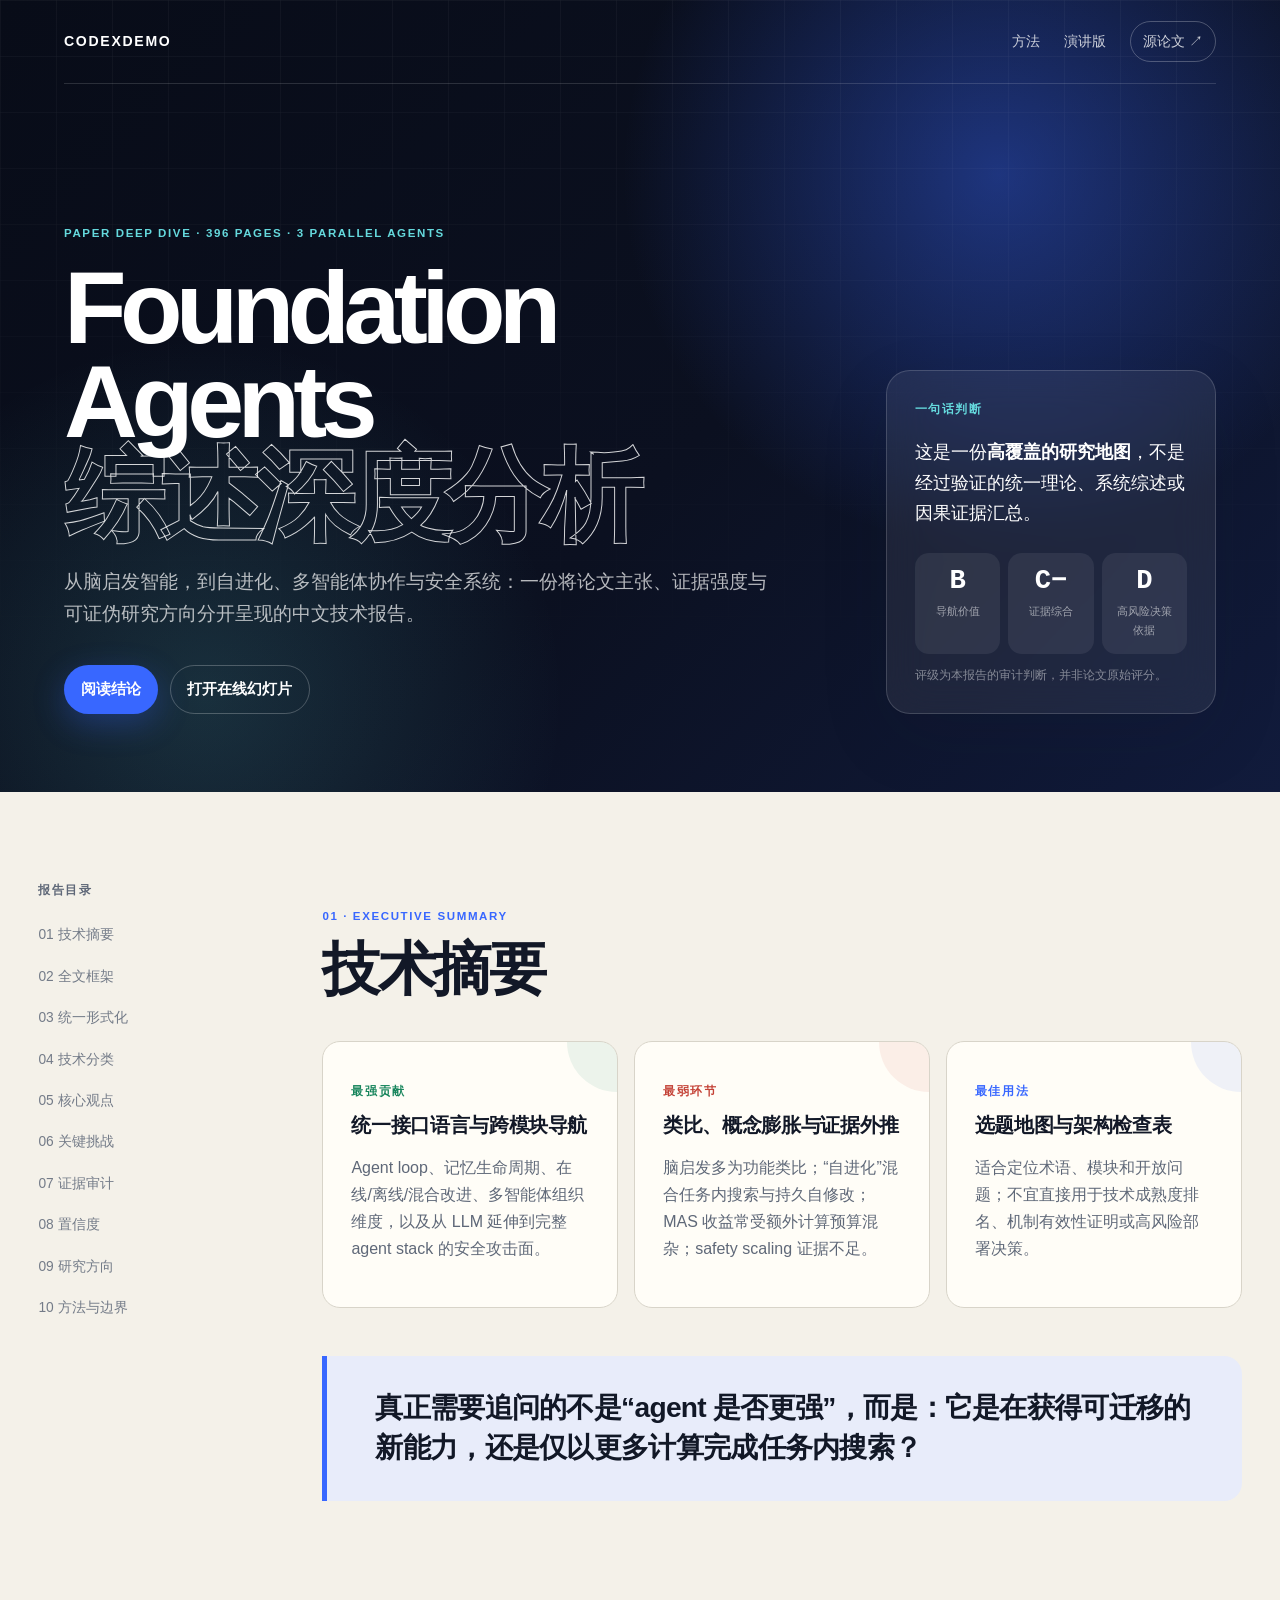
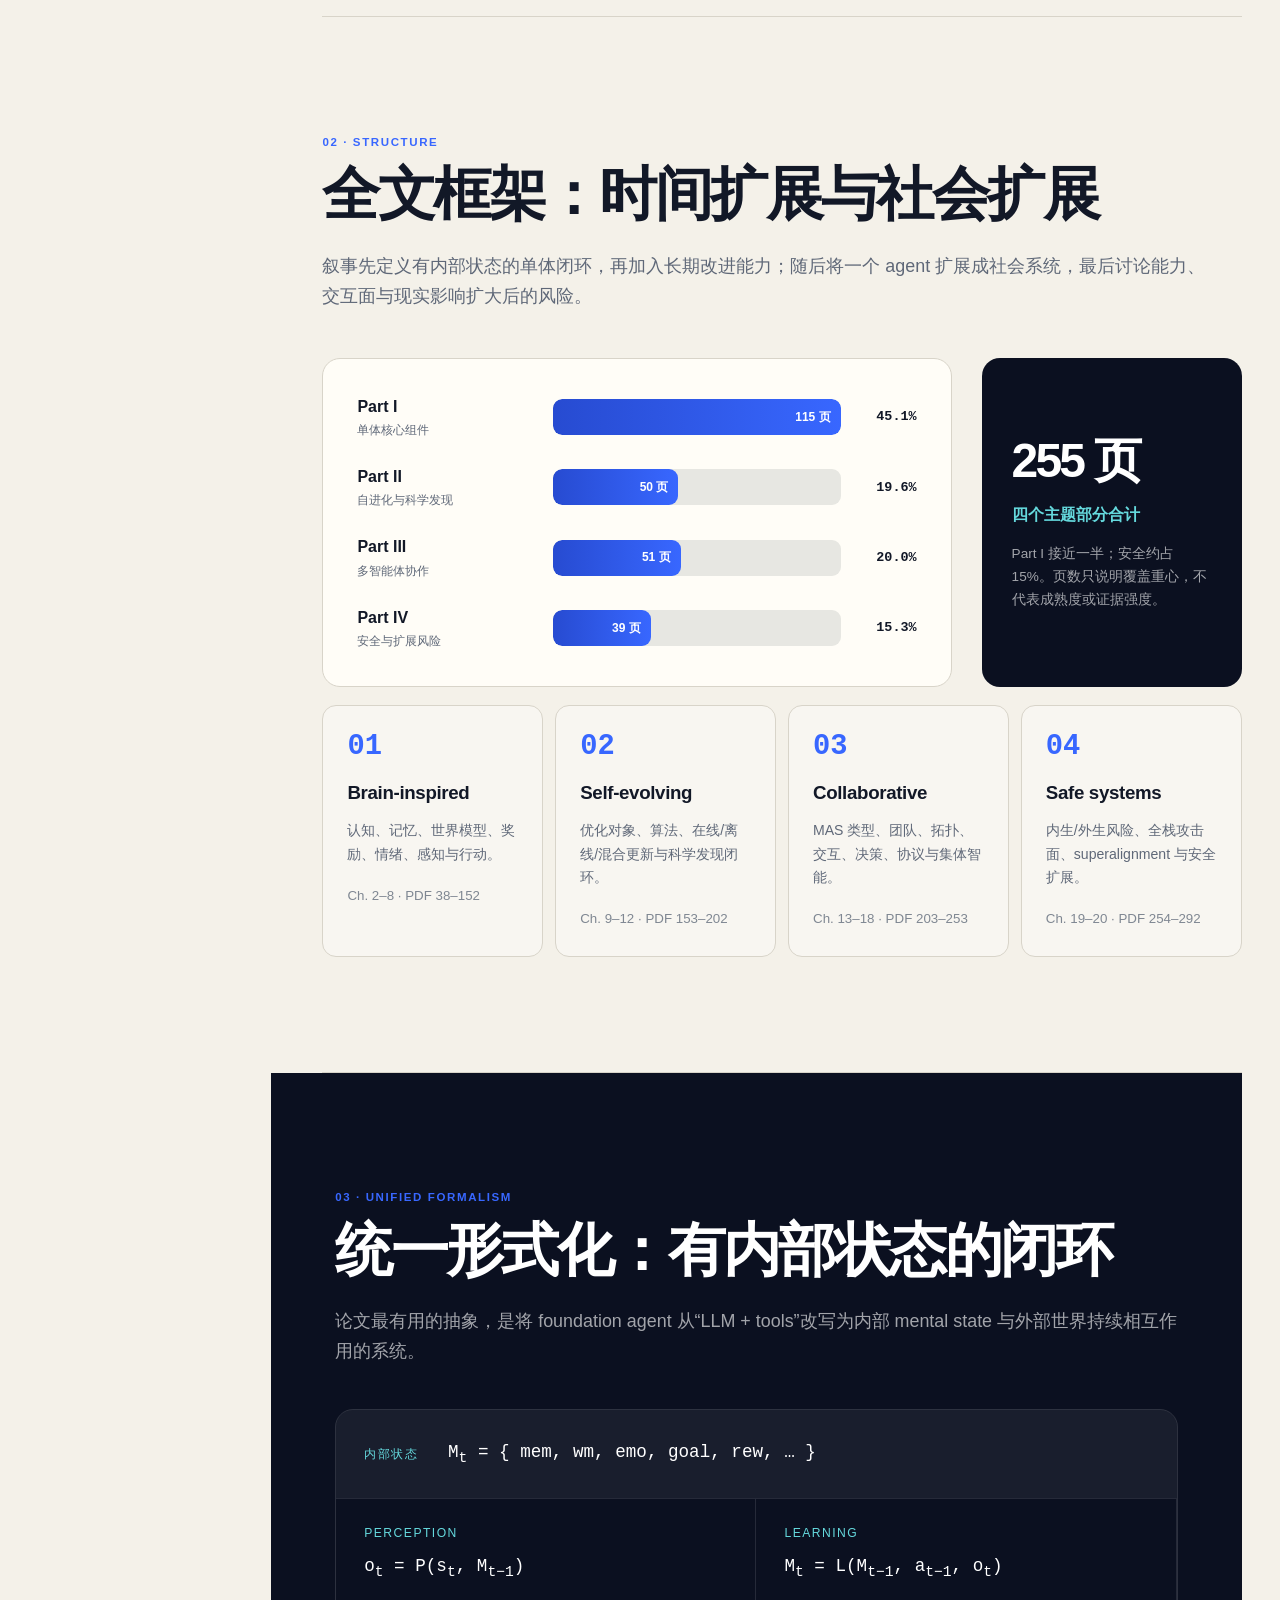
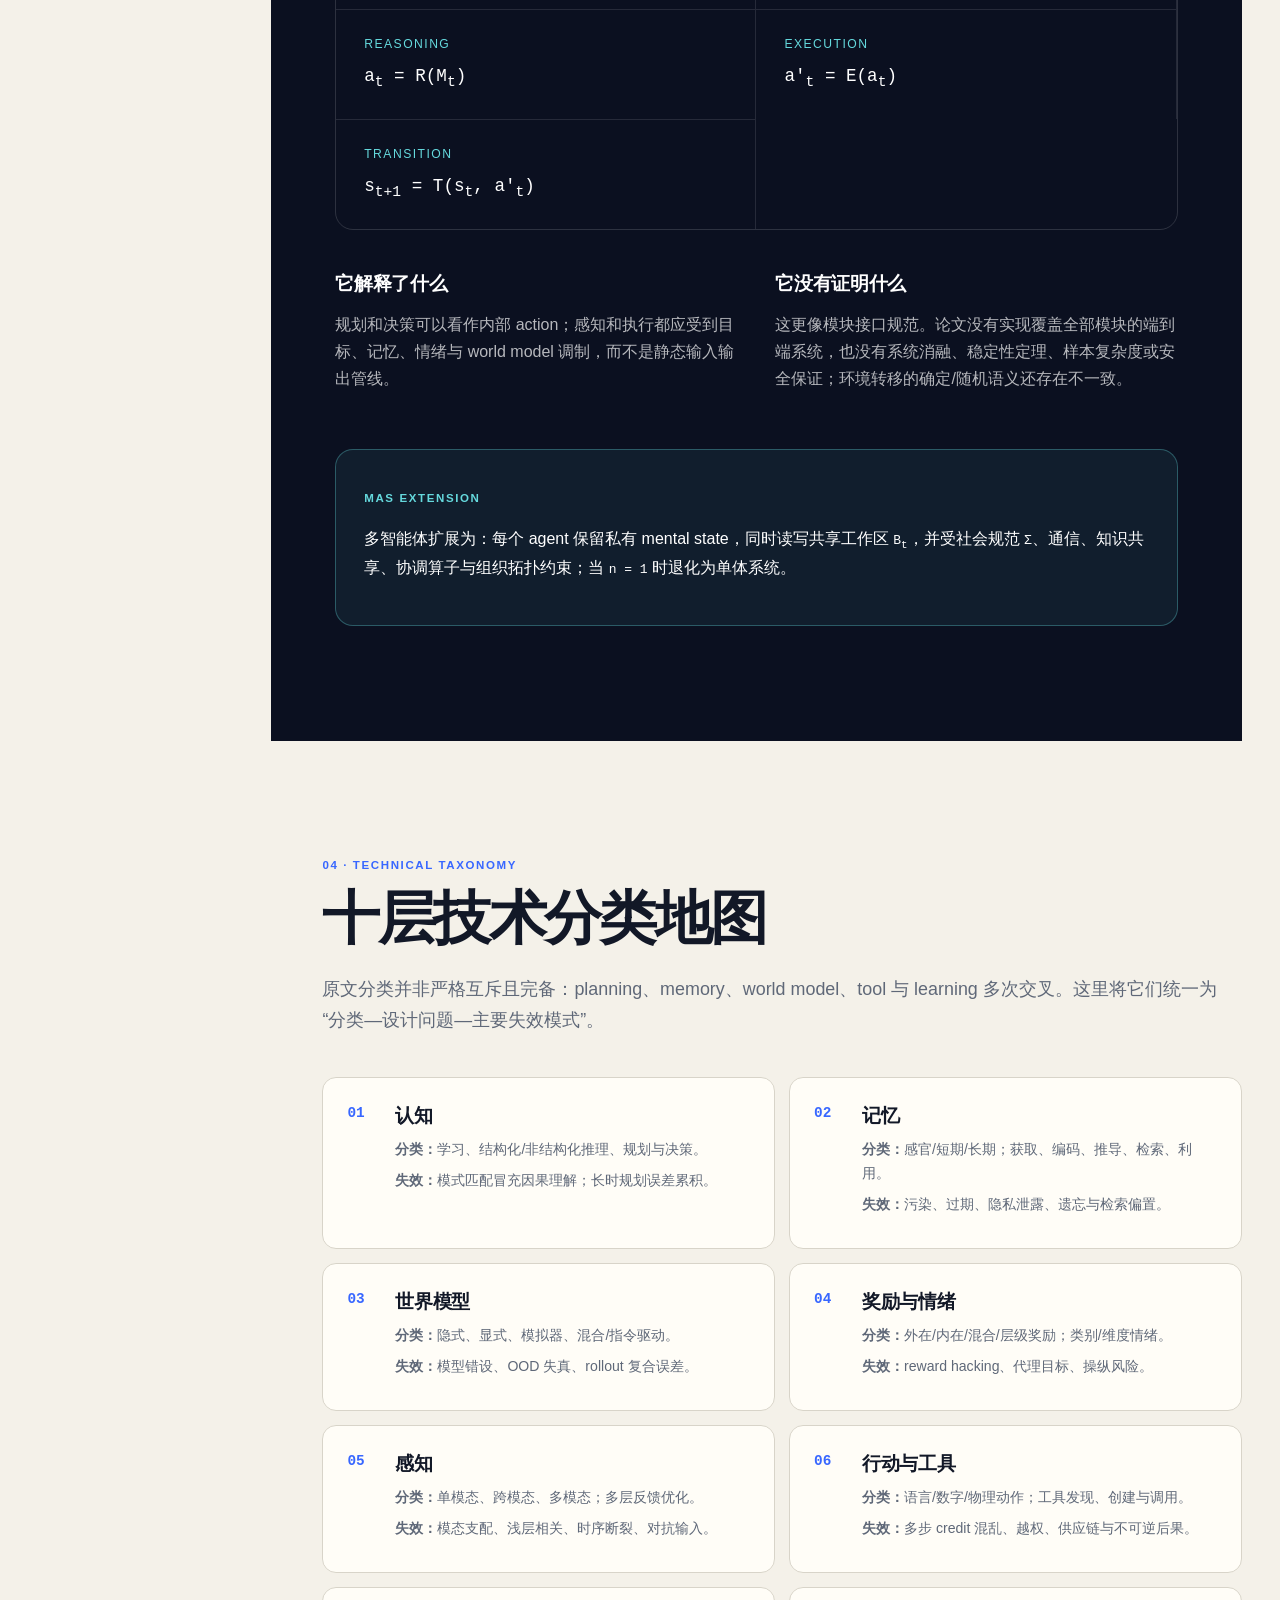
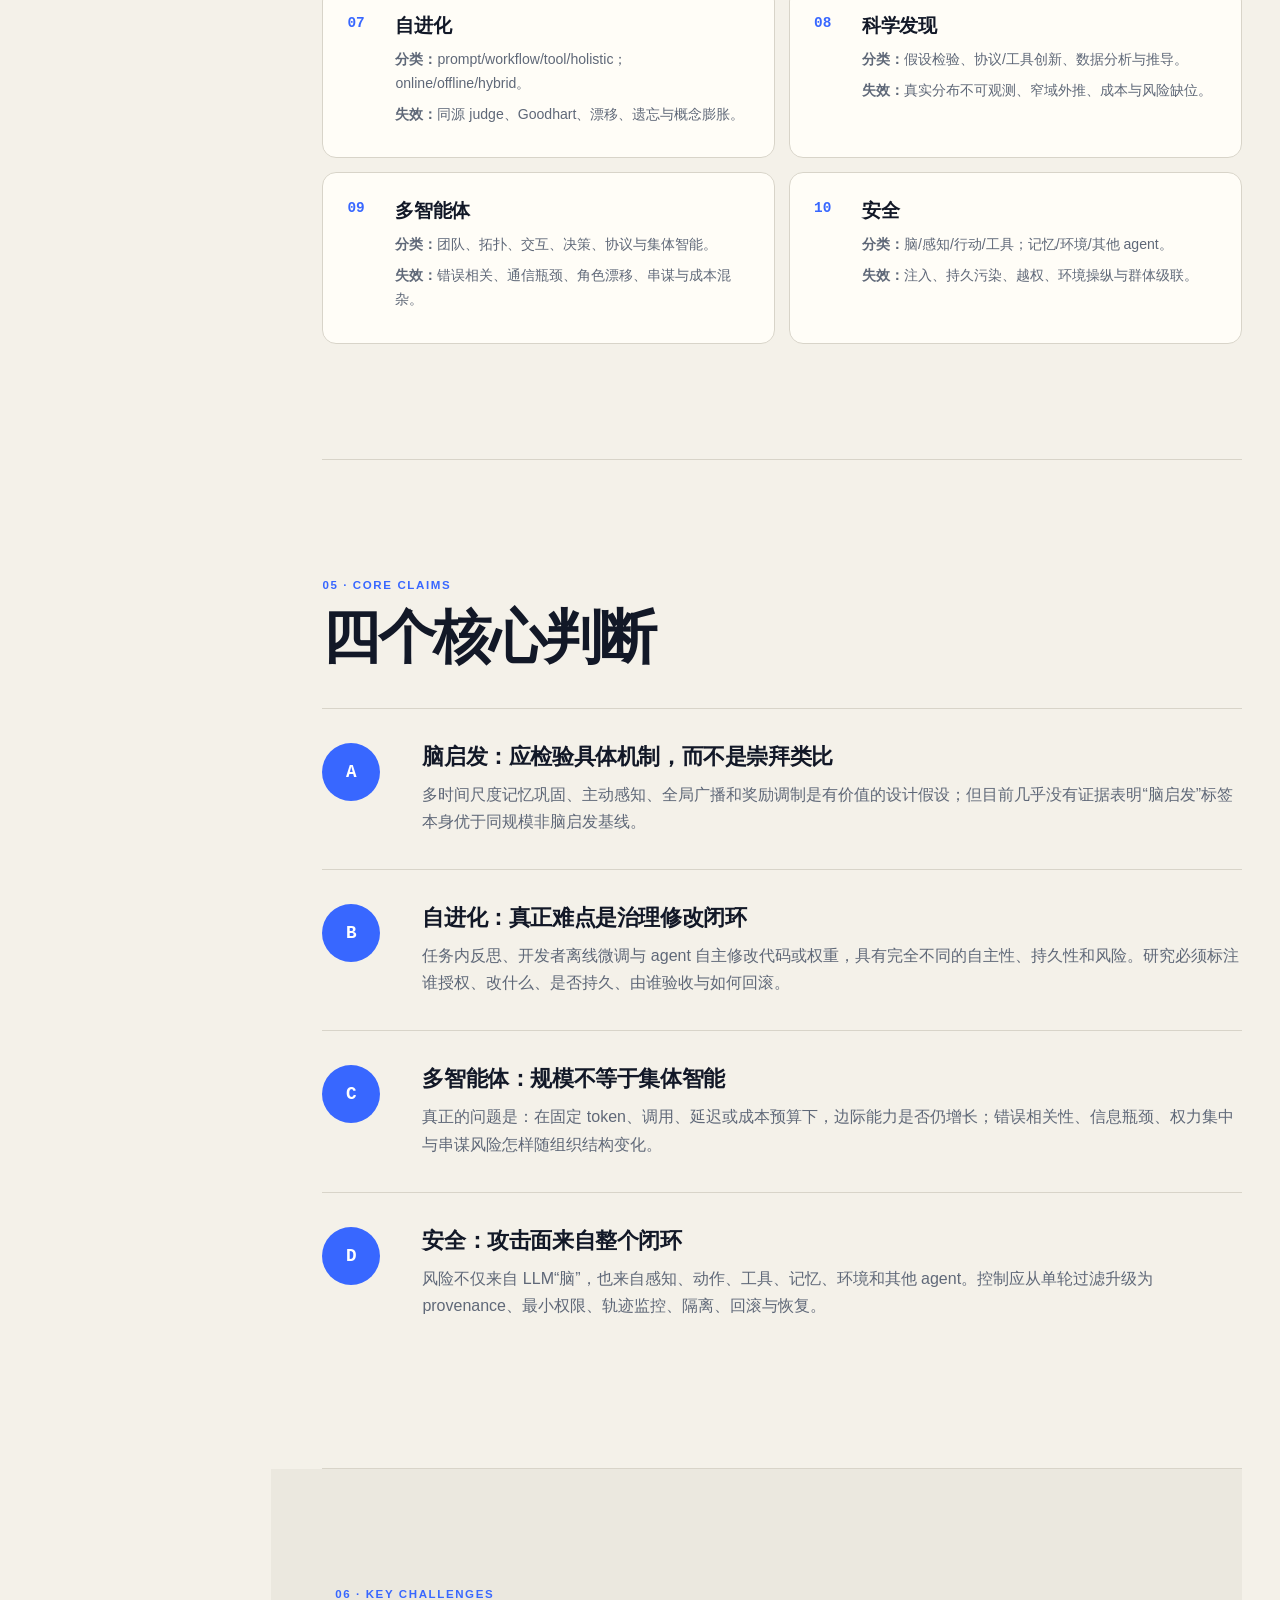
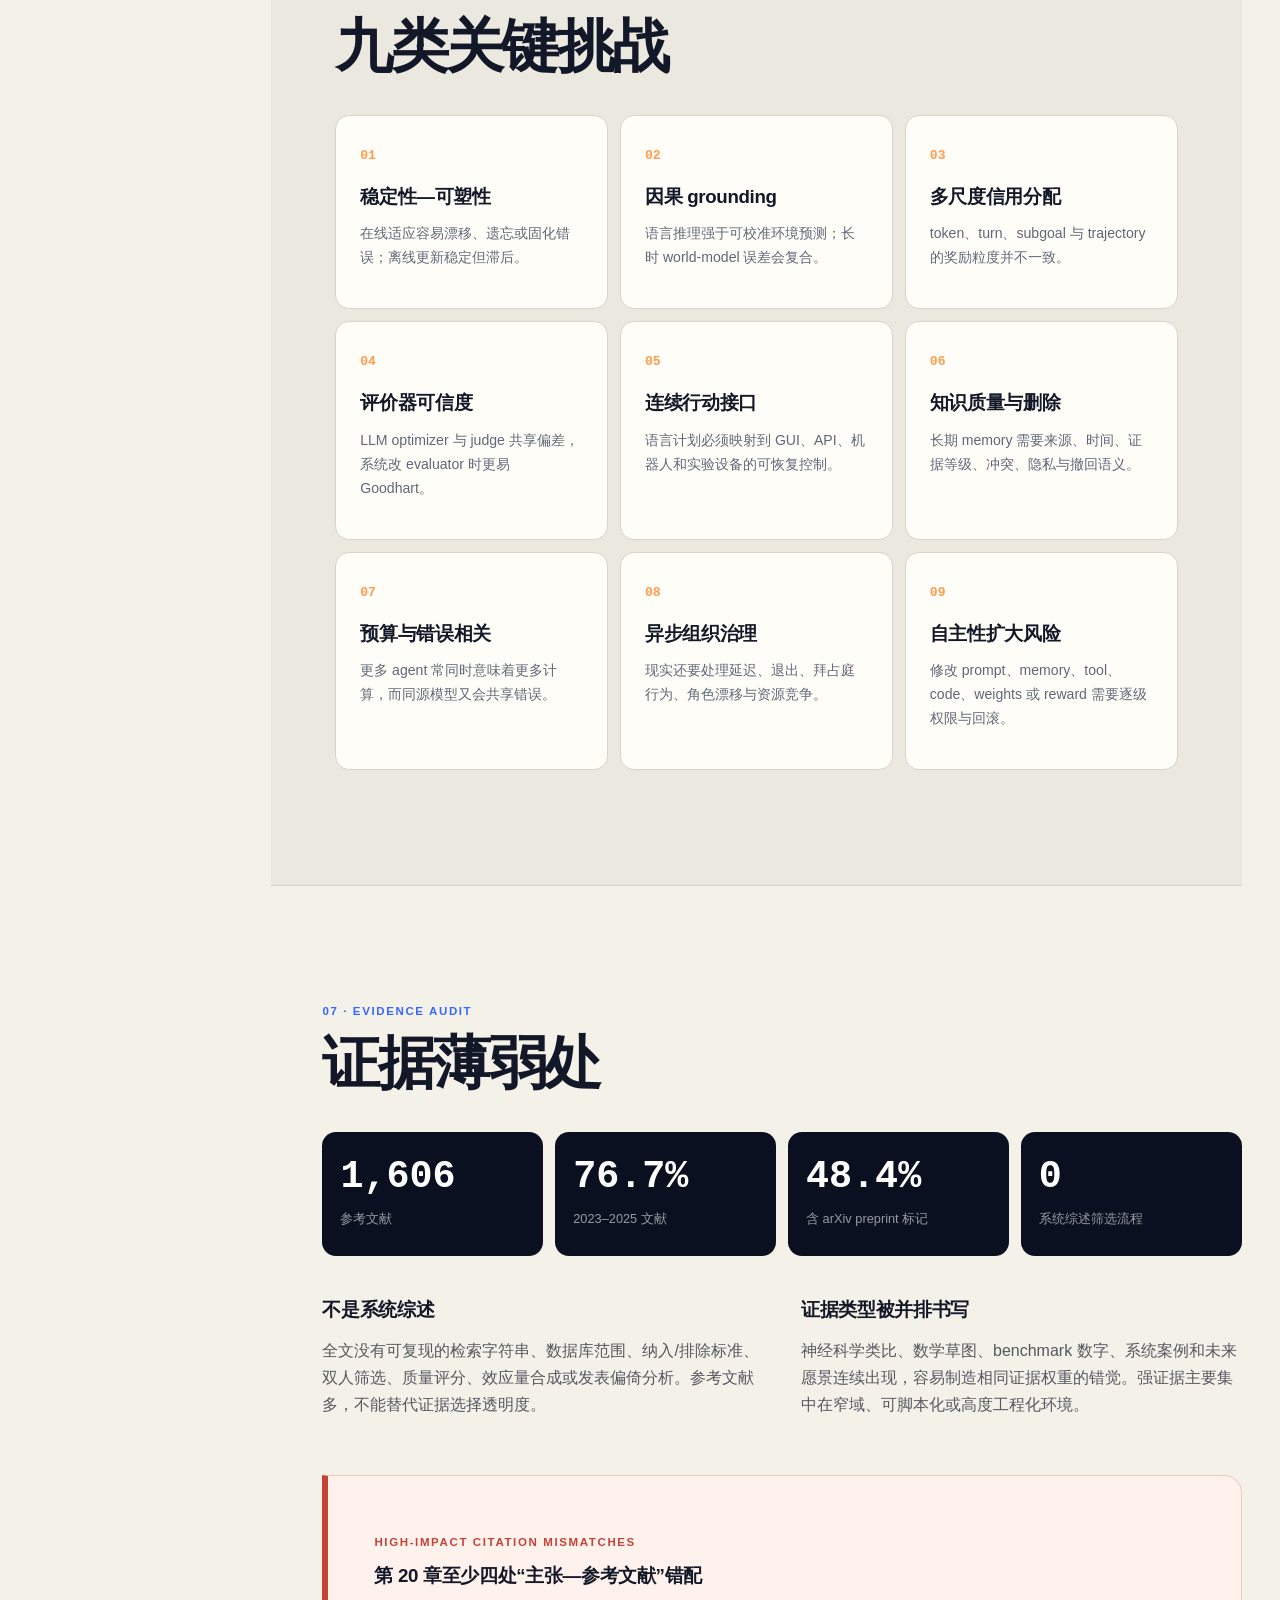
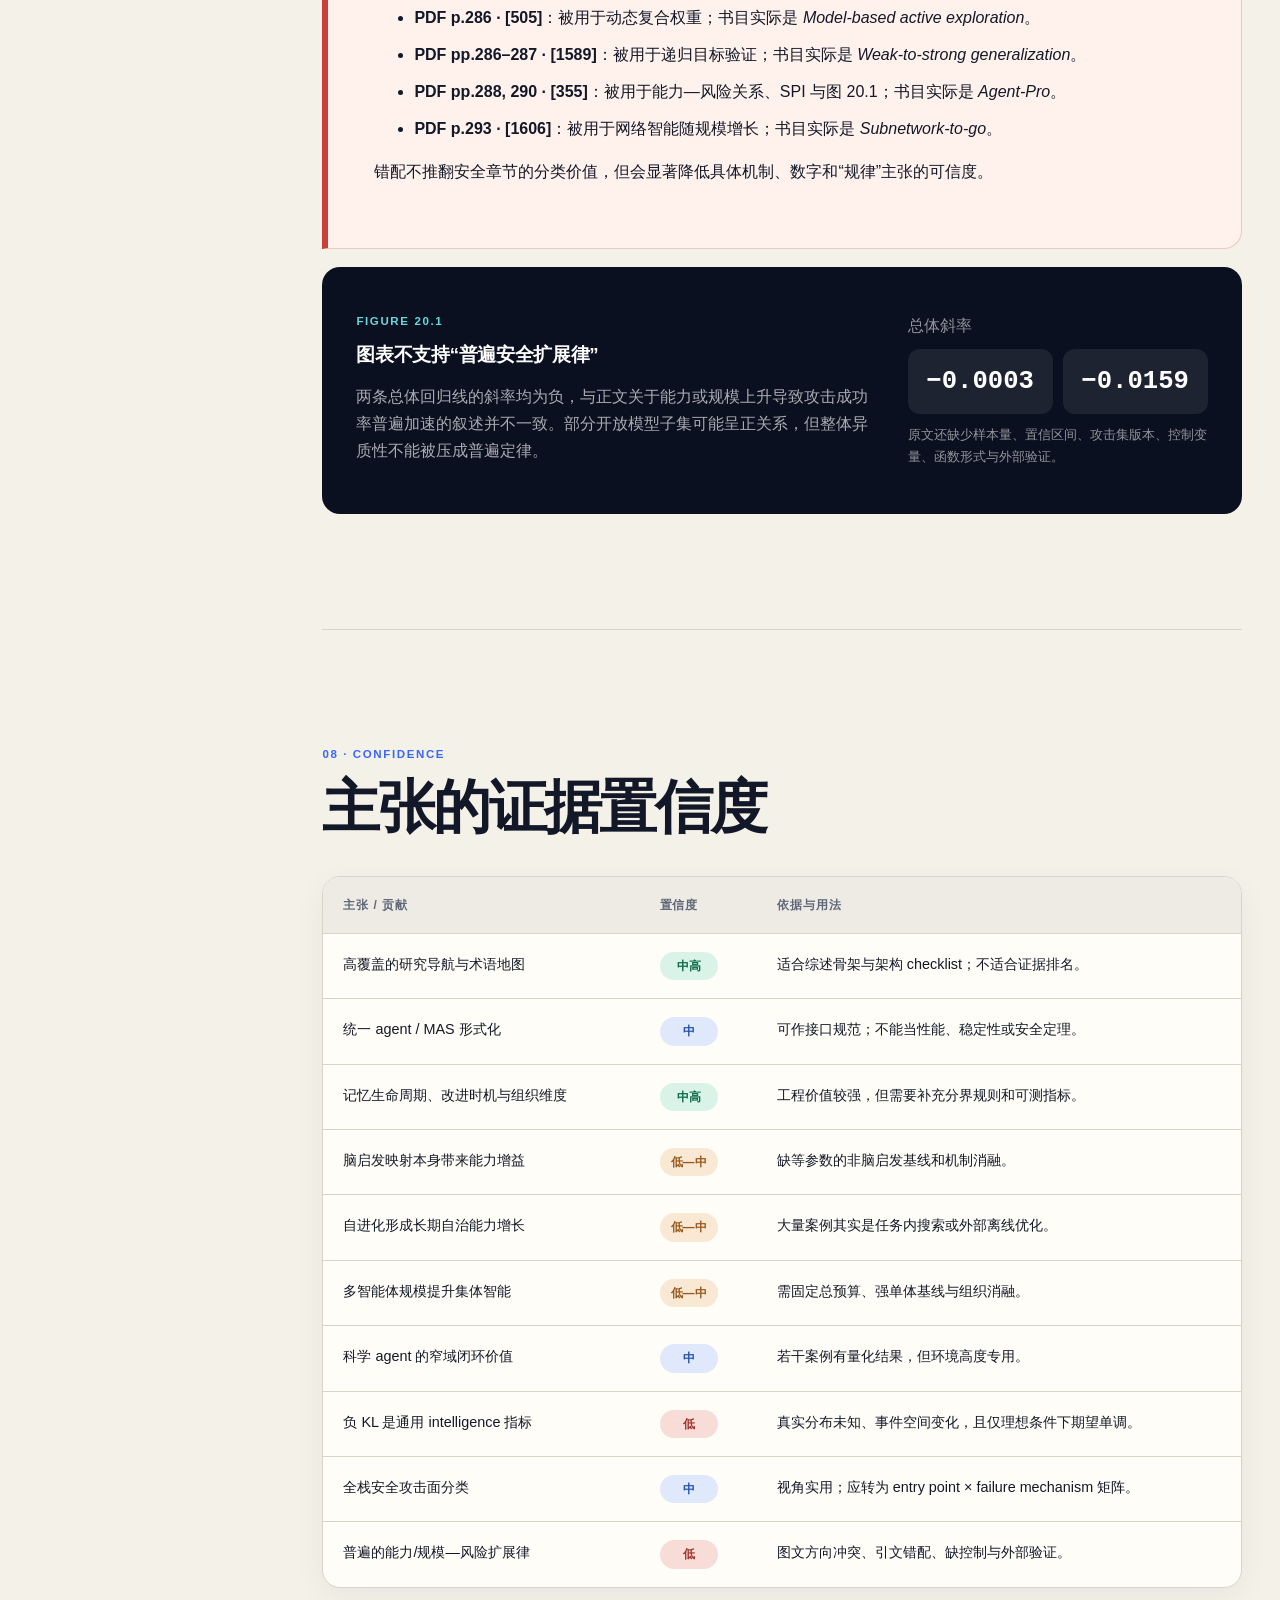
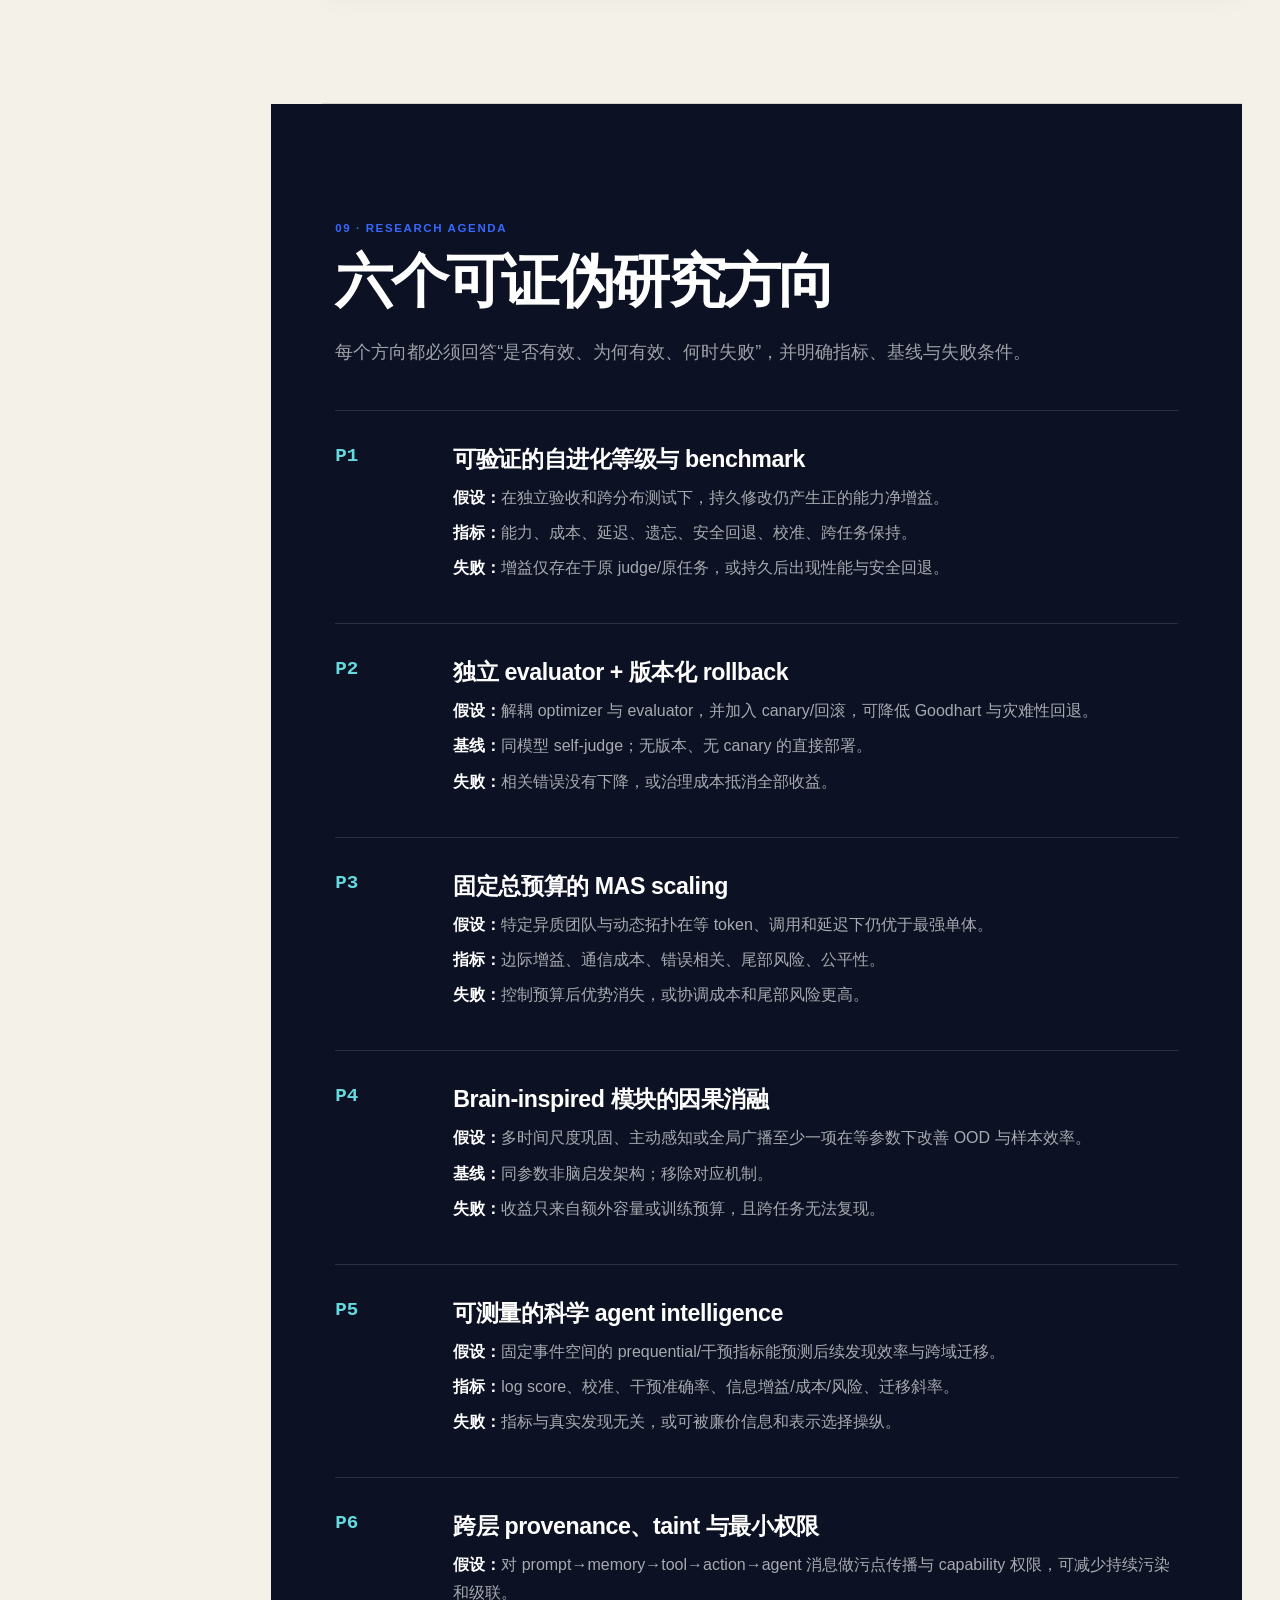
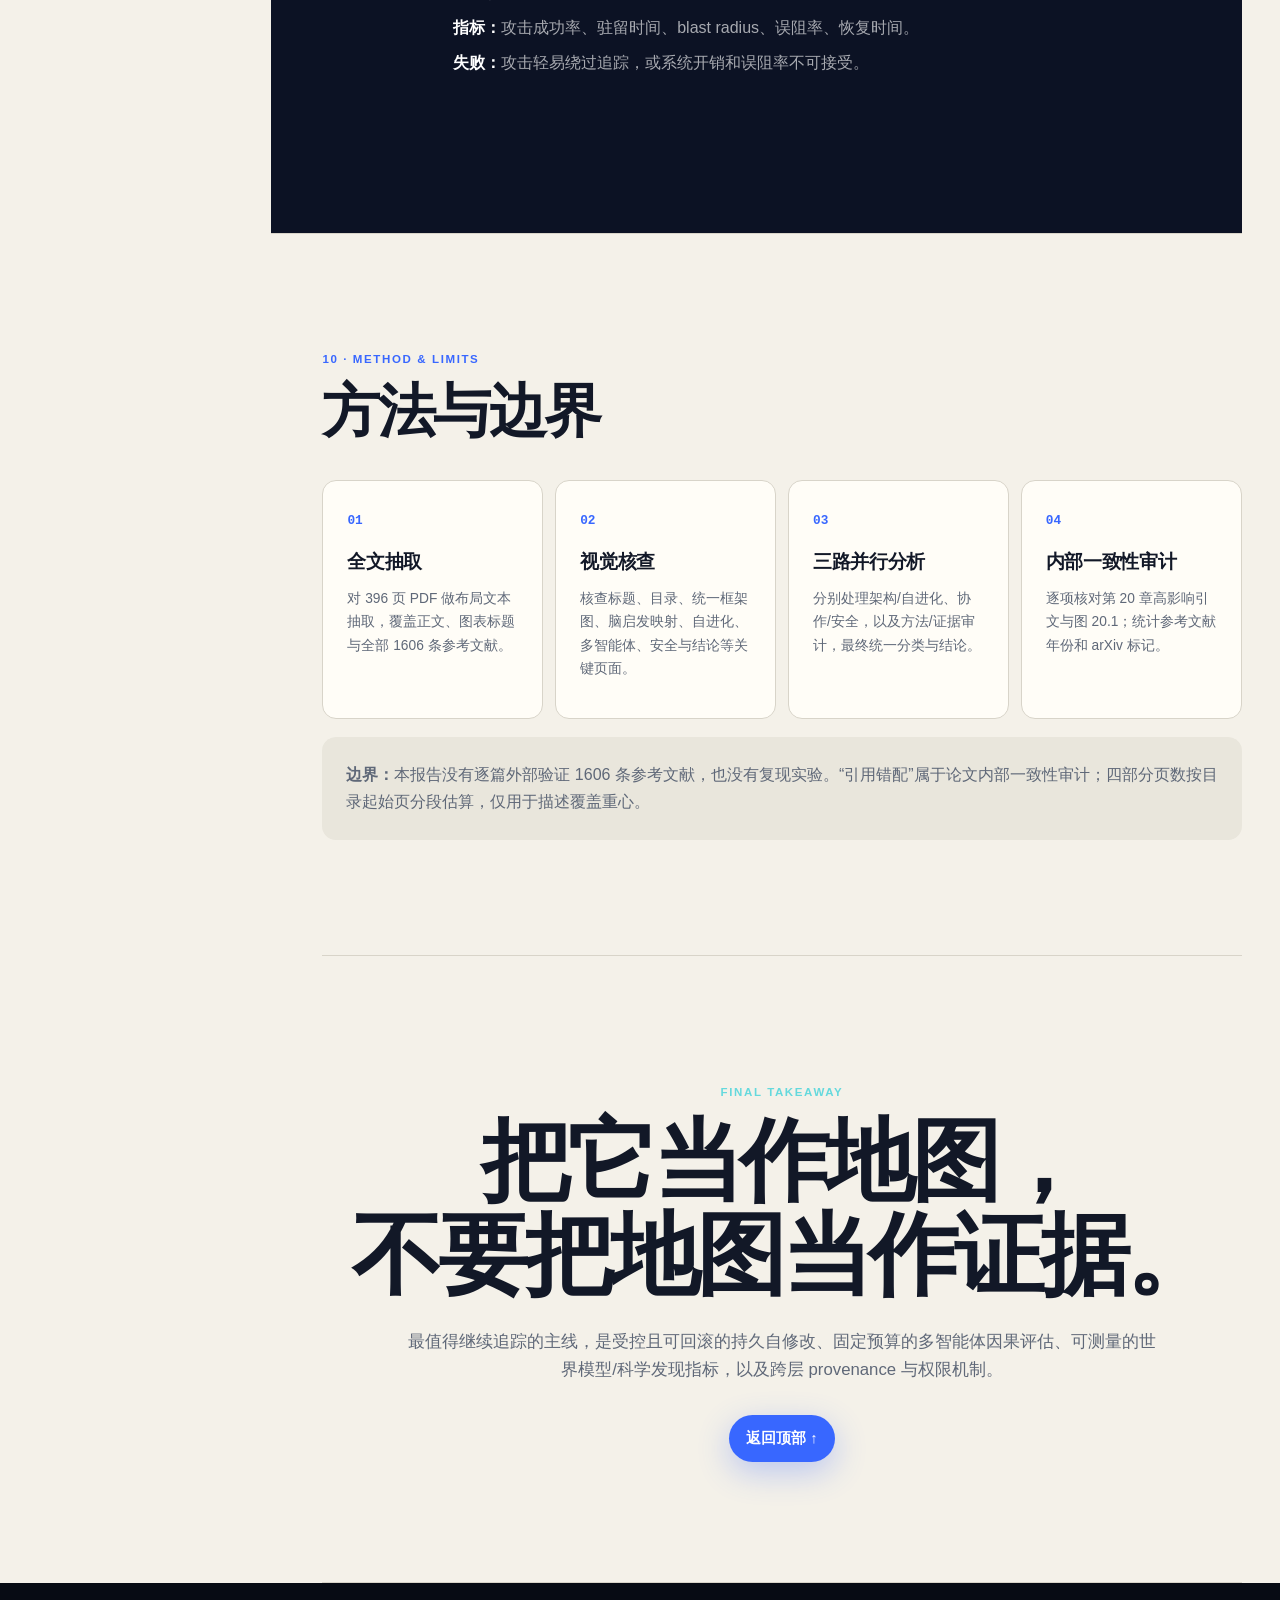
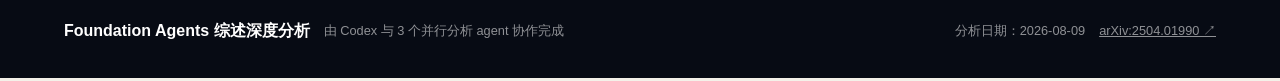
==== commit c9168eb1: "Publish interactive Foundation Agents slides" ====
--- a/foundationagent/index.html
+++ b/foundationagent/index.html
@@ -16,6 +16,7 @@
       <a class="brand" href="../">CODEXDEMO</a>
       <div class="top-actions">
         <a href="#method">方法</a>
+        <a href="./slides/">演讲版</a>
         <a class="source-link" href="https://arxiv.org/abs/2504.01990" target="_blank" rel="noreferrer">源论文 ↗</a>
       </div>
     </nav>
@@ -26,7 +27,7 @@
         <p class="dek">从脑启发智能，到自进化、多智能体协作与安全系统：一份将论文主张、证据强度与可证伪研究方向分开呈现的中文技术报告。</p>
         <div class="hero-actions">
           <a class="button primary" href="#summary">阅读结论</a>
-          <a class="button secondary" href="#research">研究方向</a>
+          <a class="button secondary" href="./slides/">打开在线幻灯片</a>
         </div>
       </div>
       <aside class="verdict" aria-label="总体判断">
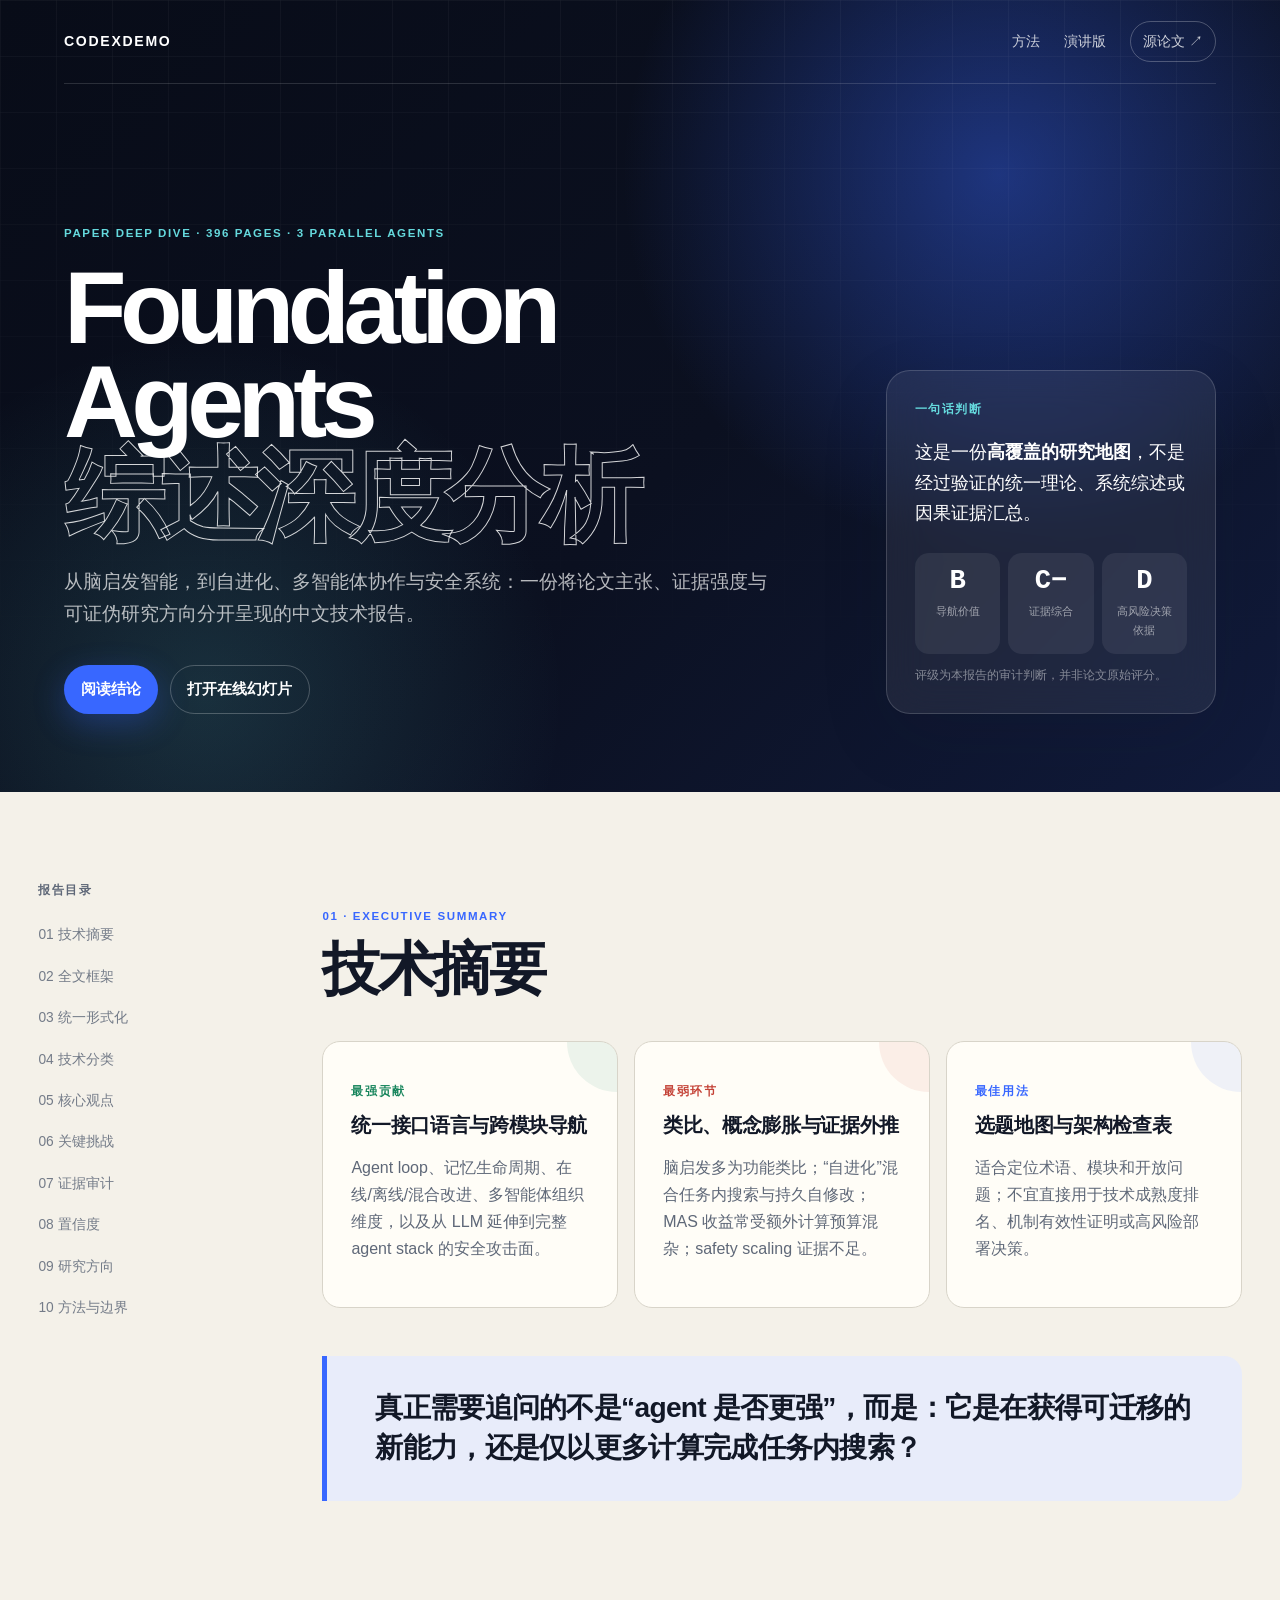
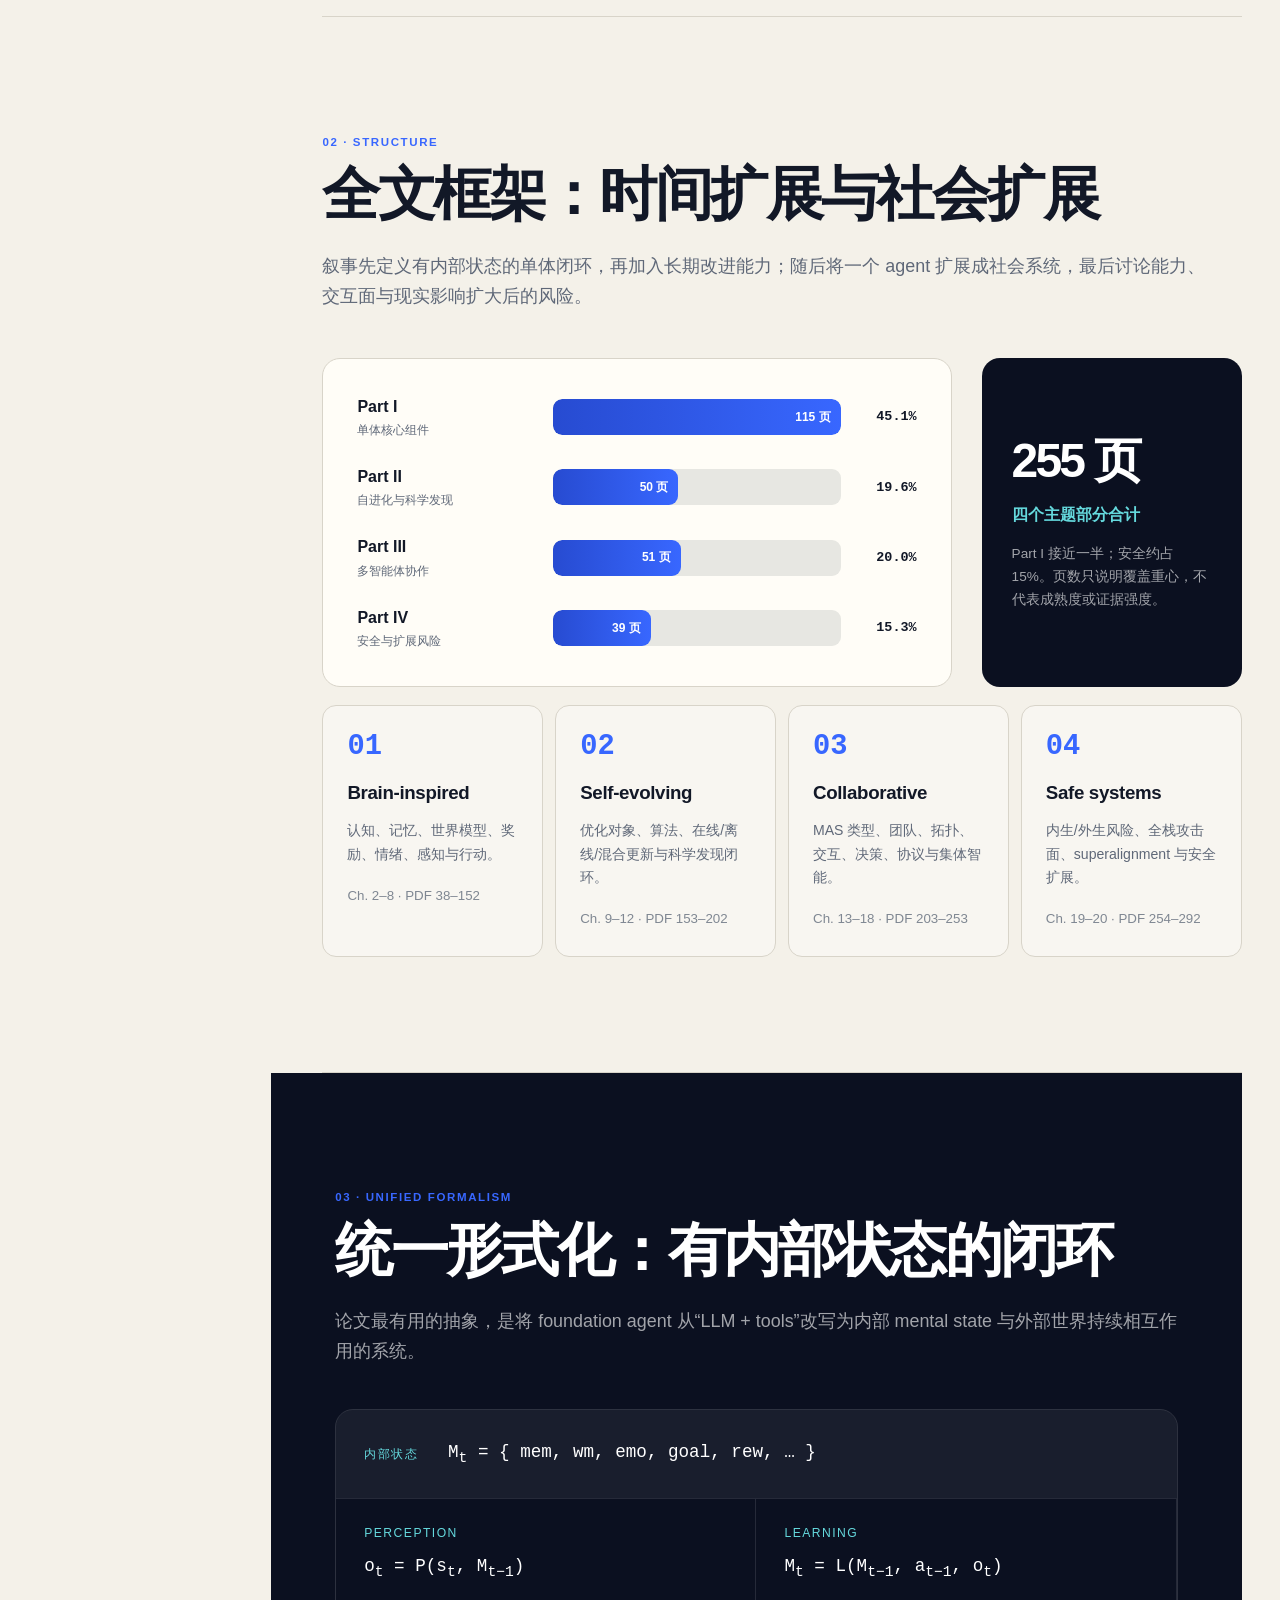
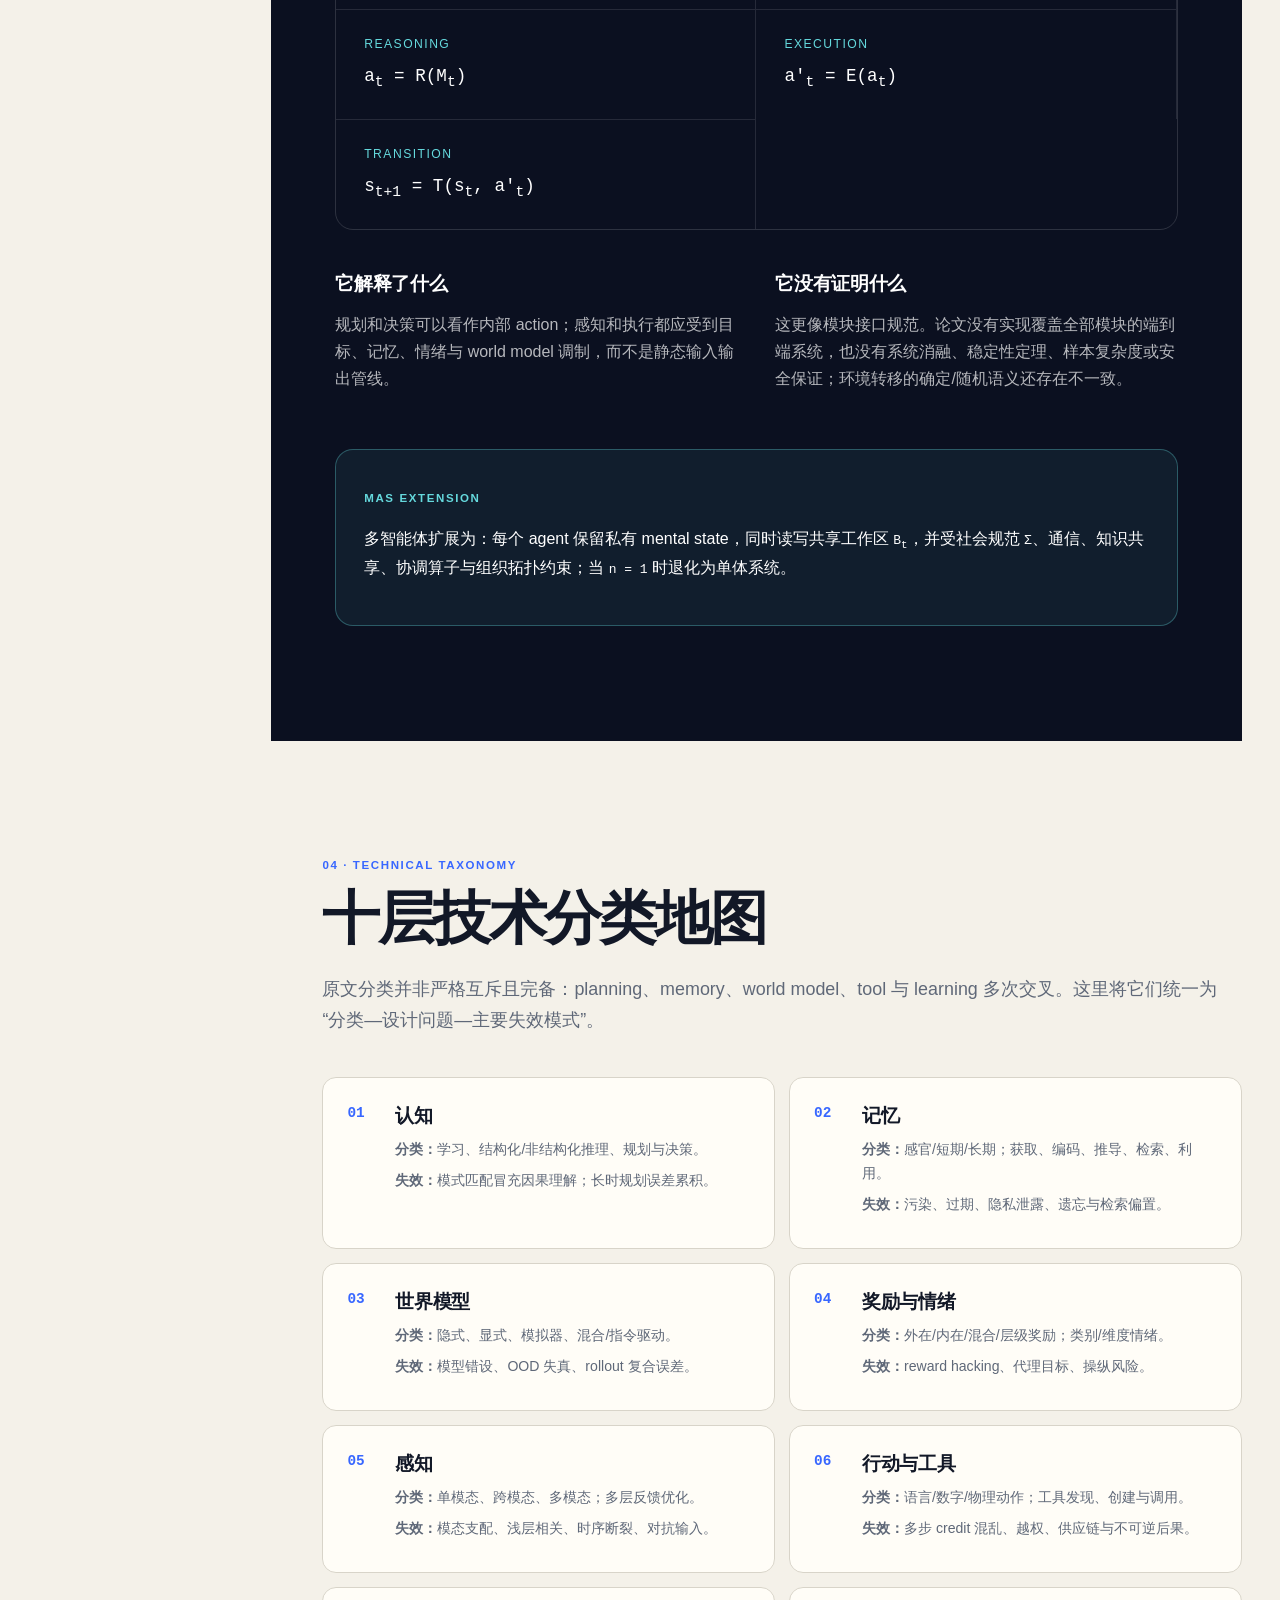
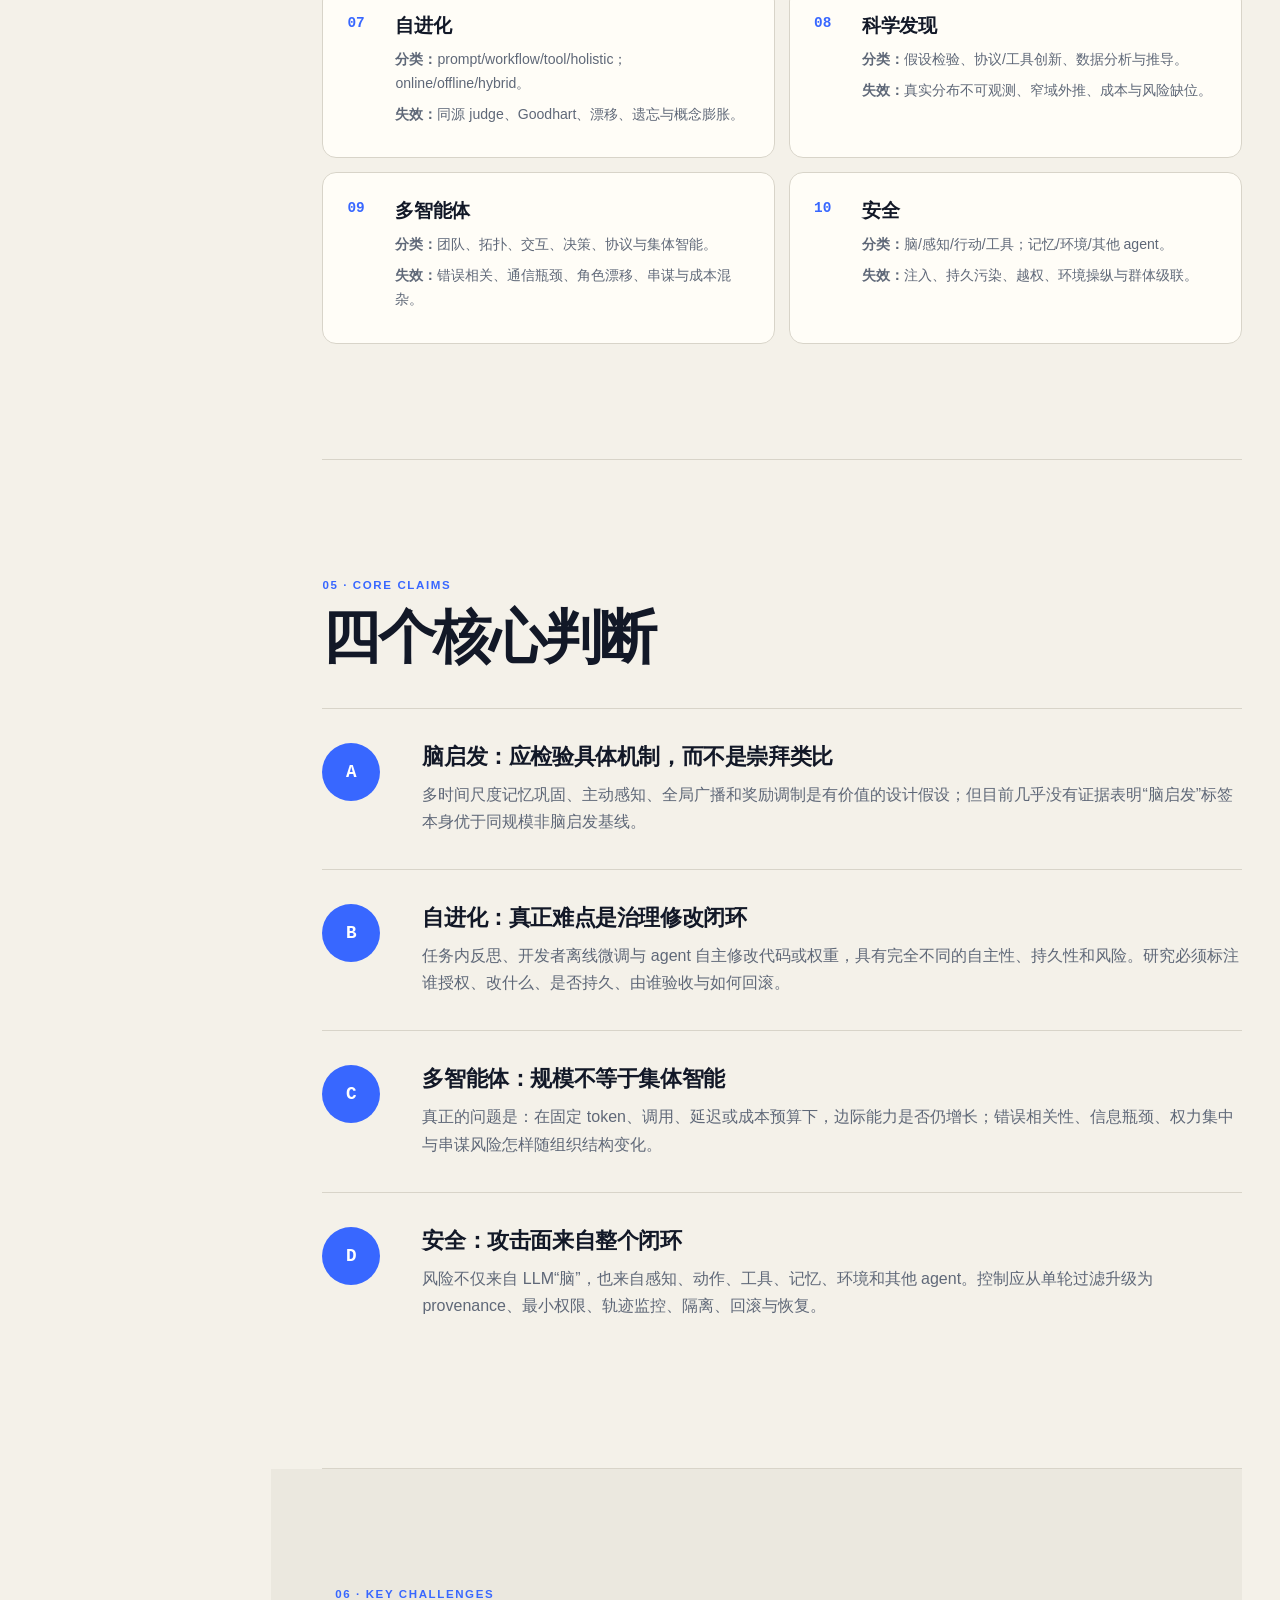
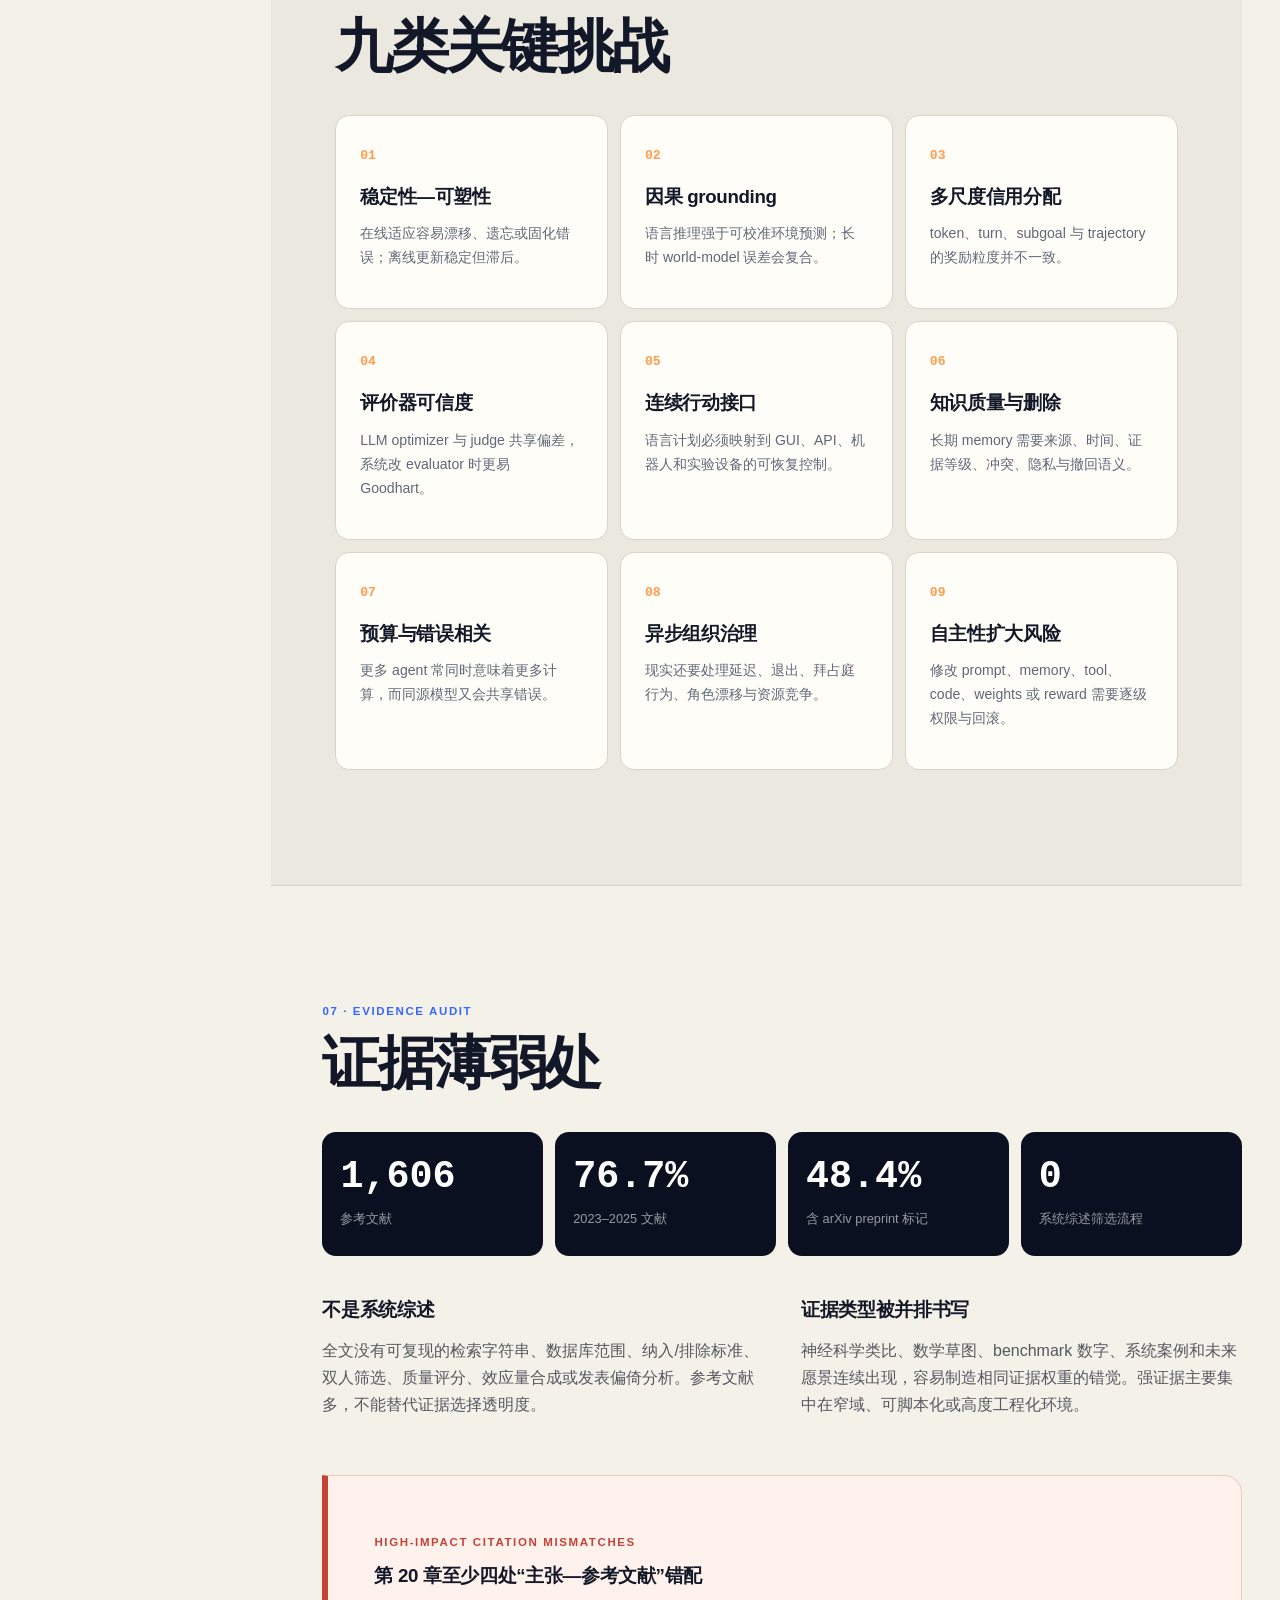
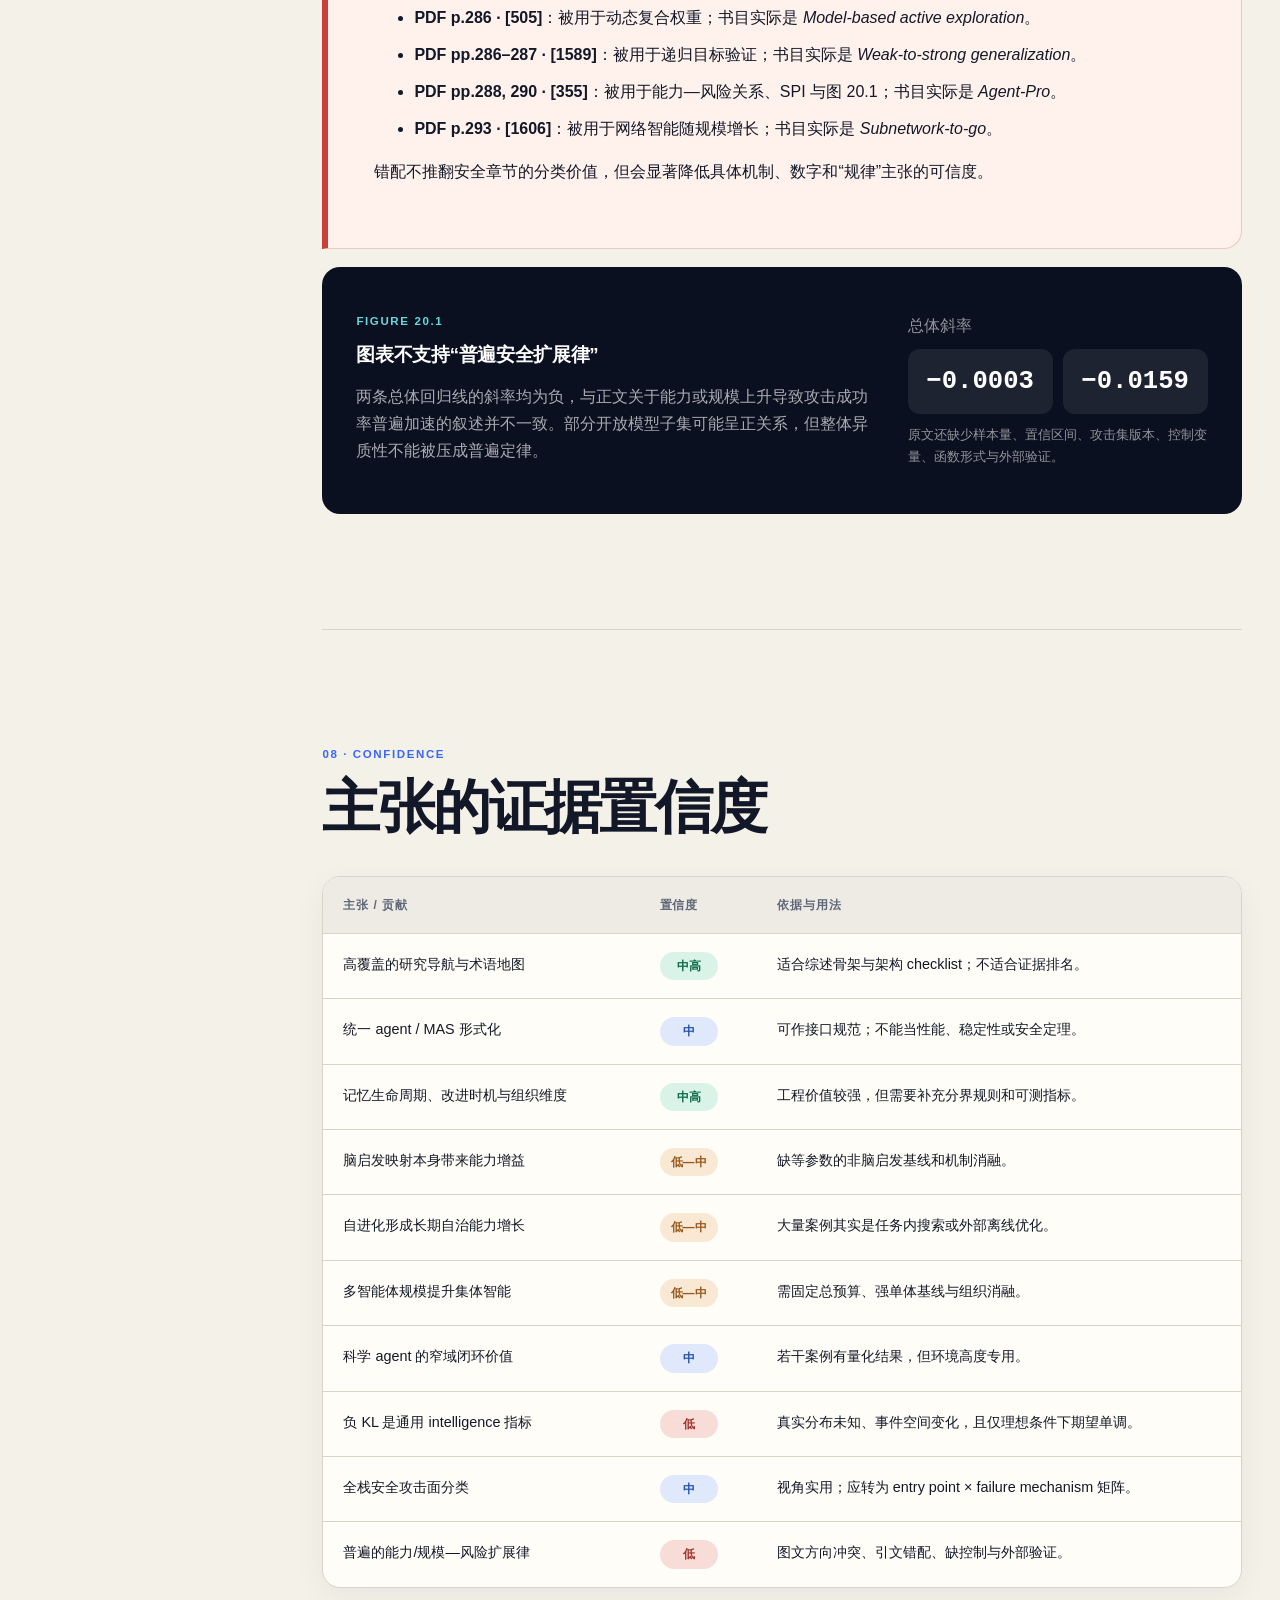
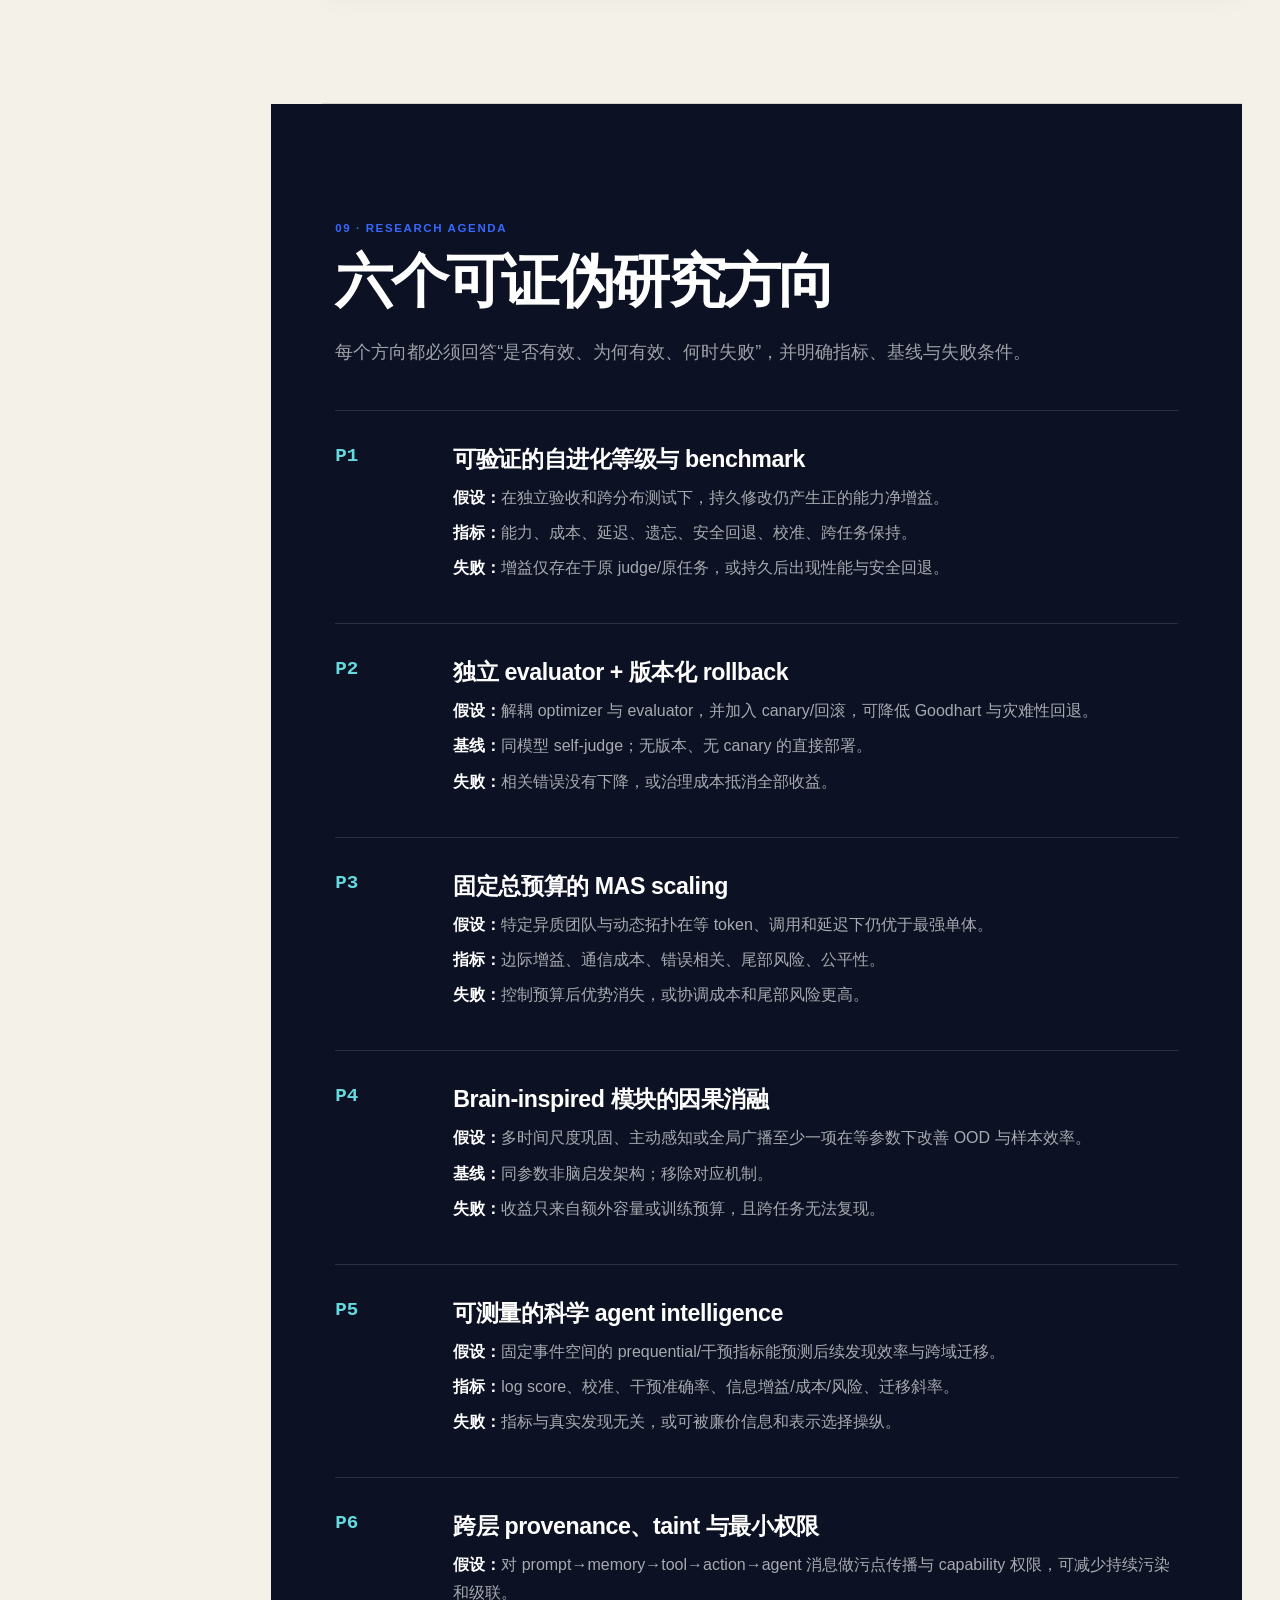
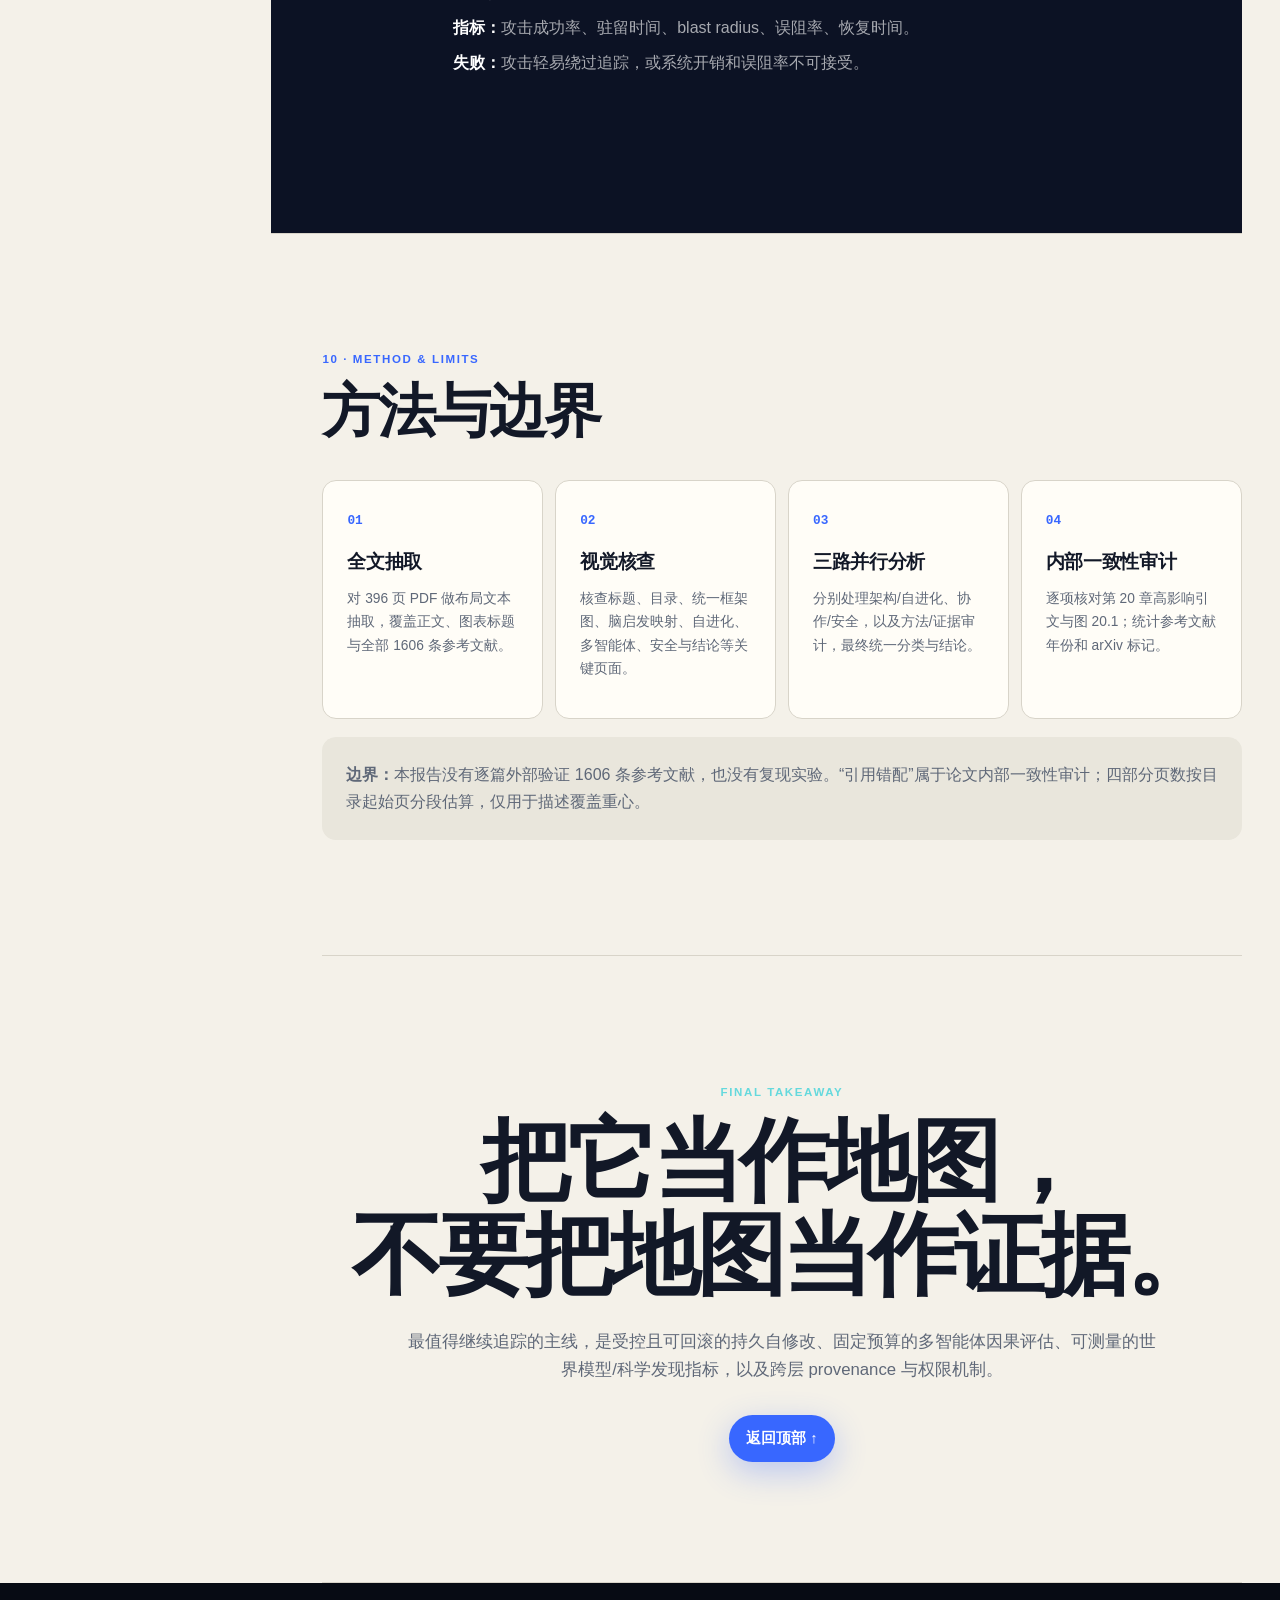
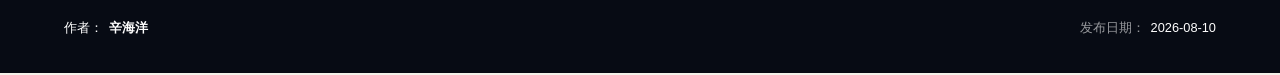
==== commit f61bbb46: "Add demo index and move Snake to subpath" ====
--- a/foundationagent/index.html
+++ b/foundationagent/index.html
@@ -329,9 +329,9 @@
     </main>
   </div>
 
-  <footer>
-    <div><strong>Foundation Agents 综述深度分析</strong><span>由 Codex 与 3 个并行分析 agent 协作完成</span></div>
-    <div><span>分析日期：2026-08-09</span><a href="https://arxiv.org/abs/2504.01990" target="_blank" rel="noreferrer">arXiv:2504.01990 ↗</a></div>
+  <footer id="publication-footer">
+    <div class="byline">作者：<b>辛海洋</b></div>
+    <div class="pubdate">发布日期：<time datetime="2026-08-10">2026-08-10</time></div>
   </footer>
 </body>
 </html>
--- a/foundationagent/styles.css
+++ b/foundationagent/styles.css
@@ -195,8 +195,9 @@
 .closing h2 { font-size: clamp(3rem, 7vw, 6.5rem); }
 .closing > p:not(.eyebrow) { max-width: 760px; margin: 0 auto 30px; color: var(--muted); font-size: 1.05rem; }
 footer { display: flex; justify-content: space-between; gap: 28px; padding: 34px max(5vw, 24px); color: white; background: #070b14; }
-footer > div { display: flex; gap: 14px; align-items: center; }
-footer span, footer a { color: rgba(255,255,255,.55); font-size: .8rem; }
+footer > div { display: flex; gap: 6px; align-items: center; font-size: .8rem; }
+footer b, footer time { color: white; }
+footer .pubdate { color: rgba(255,255,255,.58); }
 
 @media (max-width: 1100px) {
   .hero-grid { grid-template-columns: 1fr; }
